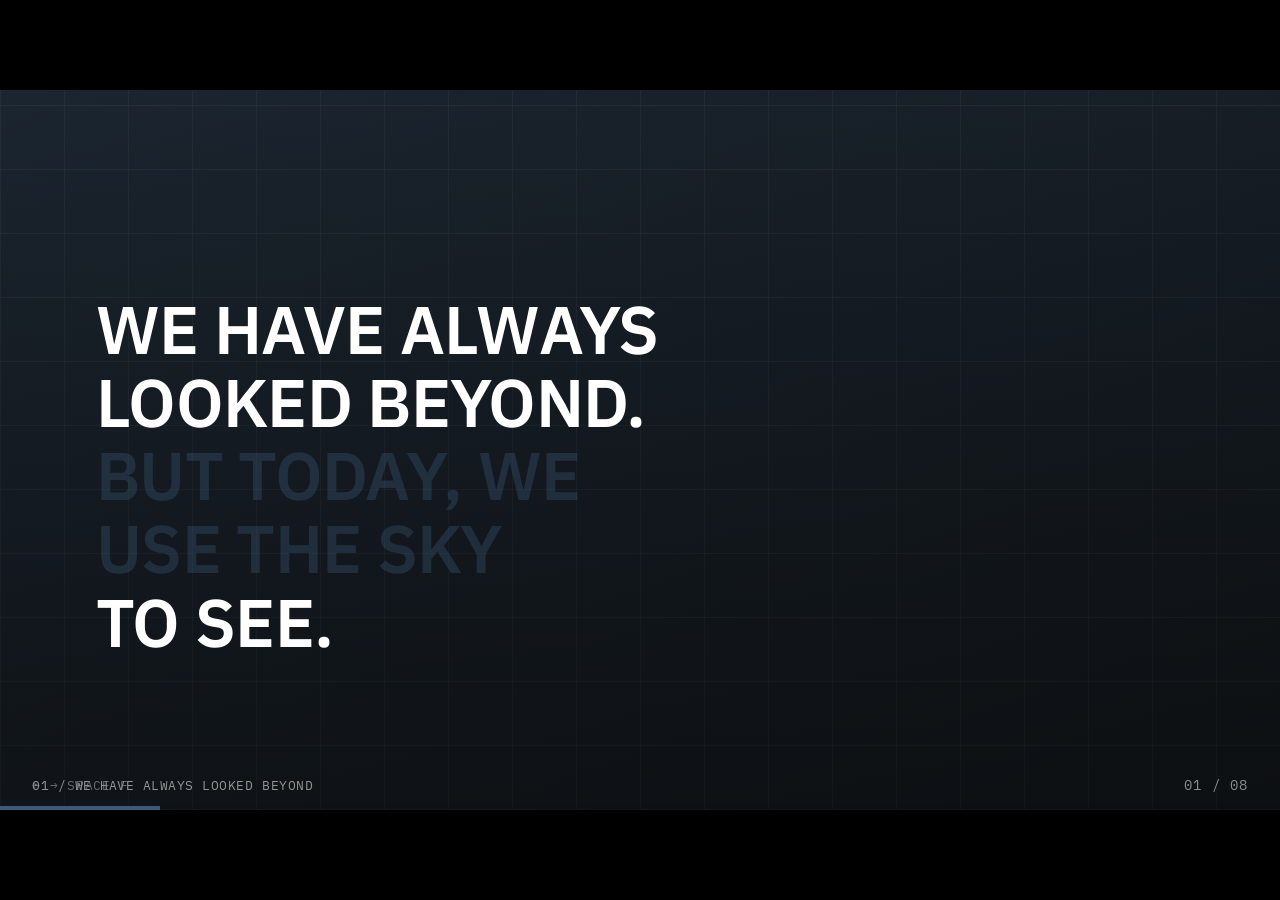
==== index.html @ 7bd65e86 "Rename index to index.html" ====
<!DOCTYPE html>
<html lang="en">
<head>
<meta charset="UTF-8">
<meta name="viewport" content="width=device-width, initial-scale=1.0">
<title>From Stability to Intelligence</title>
<link rel="stylesheet" href="style.css">
</head>
<body>

<div class="stage">
  <div class="deck" id="deck">

    <!-- ================= SLIDE 1 ================= -->
    <section class="slide is-active" id="slide-1" data-dark="true">
      <div class="photo-layer">
        <img src="https://images.unsplash.com/photo-1518098268026-4e89f1a2cd8e?auto=format&fit=crop&w=2400&q=80"
             alt="Aerial view over mountains and valley at golden hour"
             onerror="this.classList.add('load-failed')">
        <div class="fallback-pattern"></div>
      </div>
      <div class="photo-scrim"></div>
      <div class="photo-caption">01 / WE HAVE ALWAYS LOOKED BEYOND</div>
      <div class="slide-inner">
        <h1 class="headline">
          <span class="phrase phrase-1">WE HAVE ALWAYS<br>LOOKED BEYOND.</span>
          <span class="phrase phrase-2">BUT TODAY, WE USE THE SKY<br><b>TO SEE.</b></span>
        </h1>
      </div>
    </section>

    <!-- ================= SLIDE 2 ================= -->
    <section class="slide" id="slide-2">
      <div class="slide-inner">
        <div class="col-text">
          <p class="eyebrow">02</p>
          <h1 class="title-xl">THE INVISIBLE<br>PILOT</h1>
          <div class="support-words">
            <span>POSITION</span><span>·</span><span>ORIENTATION</span><span>·</span><span>ACCELERATION</span>
          </div>
        </div>
        <div class="col-diagram">
          <div class="photo-frame">
            <img src="https://images.unsplash.com/photo-1594538883485-224882654f65?auto=format&fit=crop&w=1600&q=80"
                 alt="Modern quadcopter drone in flight against the sky"
                 onerror="this.classList.add('load-failed')">
            <div class="fallback-pattern"></div>
          </div>
          <div class="fc-diagram">
            <svg viewBox="0 0 480 300" xmlns="http://www.w3.org/2000/svg">
              <line class="fc-line fc-line-1" x1="90" y1="60" x2="230" y2="150" stroke="#B7BCC2" stroke-width="1.5"/>
              <line class="fc-line fc-line-2" x1="90" y1="150" x2="230" y2="150" stroke="#B7BCC2" stroke-width="1.5"/>
              <line class="fc-line fc-line-3" x1="270" y1="150" x2="400" y2="150" stroke="#3C5A78" stroke-width="1.5"/>

              <g class="fc-node fc-node-imu">
                <rect x="10" y="34" width="90" height="46" rx="2" fill="#FFFFFF" stroke="#DEDBD3"/>
                <text x="55" y="62" text-anchor="middle" font-family="IBM Plex Mono" font-size="14" fill="#191B1D">IMU</text>
              </g>
              <g class="fc-node fc-node-gps">
                <rect x="10" y="124" width="90" height="46" rx="2" fill="#FFFFFF" stroke="#DEDBD3"/>
                <text x="55" y="152" text-anchor="middle" font-family="IBM Plex Mono" font-size="14" fill="#191B1D">GPS</text>
              </g>
              <g class="fc-node fc-node-core">
                <circle cx="250" cy="150" r="42" fill="#3C5A78"/>
                <circle class="fc-pulse" cx="250" cy="150" r="42" fill="none" stroke="#3C5A78" stroke-width="2"/>
                <text x="250" y="146" text-anchor="middle" font-family="IBM Plex Mono" font-size="11.5" fill="#FFFFFF">FLIGHT</text>
                <text x="250" y="160" text-anchor="middle" font-family="IBM Plex Mono" font-size="11.5" fill="#FFFFFF">CONTROLLER</text>
              </g>
              <g class="fc-node fc-node-motors">
                <rect x="400" y="124" width="70" height="52" rx="2" fill="#FFFFFF" stroke="#DEDBD3"/>
                <text x="435" y="154" text-anchor="middle" font-family="IBM Plex Mono" font-size="13" fill="#191B1D">MOTORS</text>
              </g>
            </svg>
          </div>
        </div>
      </div>
    </section>

    <!-- ================= SLIDE 3 ================= -->
    <section class="slide" id="slide-3" data-dark="true">
      <div class="photo-layer">
        <img src="https://images.unsplash.com/photo-1596779845727-d88eb78a1b08?auto=format&fit=crop&w=2400&q=80"
             alt="Aerial view of green trees and a winding river"
             onerror="this.classList.add('load-failed')">
        <div class="fallback-pattern"></div>
      </div>
      <div class="photo-scrim"></div>
      <div class="photo-caption">03 / A CAMERA ONLY SEES</div>
      <div class="slide-inner">
        <div class="stack">
          <div class="q-row q-1">WHERE?</div>
          <div class="q-row q-2">WHEN?</div>
          <div class="q-row q-3">HOW WAS THE AIRCRAFT MOVING?</div>
          <div class="context-word">CONTEXT</div>
          <div class="context-support">CAMERA&nbsp;&nbsp;+&nbsp;&nbsp;AIRCRAFT STATE</div>
        </div>
      </div>
    </section>

    <!-- ================= SLIDE 4 ================= -->
    <section class="slide" id="slide-4" data-dark="true">
      <div class="photo-layer">
        <img src="https://images.unsplash.com/photo-1651149164822-210246e81f99?auto=format&fit=crop&w=2400&q=80"
             alt="Large aerial landscape spanning a wide survey area"
             onerror="this.classList.add('load-failed')">
        <div class="fallback-pattern"></div>
      </div>
      <div class="photo-scrim"></div>
      <svg class="flightpath-svg" viewBox="0 0 1600 900" preserveAspectRatio="none">
        <path d="M 60,780 L 60,140 L 260,140 L 260,780 L 460,780 L 460,140 L 660,140 L 660,780 L 860,780 L 860,140 L 1060,140 L 1060,780 L 1260,780 L 1260,140 L 1460,140"/>
        <circle cx="1460" cy="140" r="6"/>
      </svg>
      <div class="photo-caption">04 / LARGE-SCALE AERIAL DATA COLLECTION</div>
      <div class="slide-inner">
        <div class="number-block">
          <div class="chain">
            <span>DRONE</span><span class="arrow">→</span><span>IMAGES</span><span class="arrow">→</span><span>ALIGNMENT</span><span class="arrow">→</span><span>MAP</span>
          </div>
          <div class="big-number">32+<span class="unit">KM²</span></div>
          <div class="case-caption">ONE FLIGHT DATASET. THOUSANDS OF OBSERVATIONS.</div>
        </div>
      </div>
    </section>

    <!-- ================= SLIDE 5 ================= -->
    <section class="slide" id="slide-5">
      <div class="slide-inner">
        <div class="motion-wrap">
          <div class="telemetry-row">
            <span>POSITION</span><span>ORIENTATION</span><span>VELOCITY</span><span>TIME</span>
          </div>
          <div class="track">
            <div class="track-line"></div>
            <div class="data-trail"></div>
            <svg class="aircraft-mark" viewBox="0 0 24 24" fill="none">
              <path d="M2 14 L22 12 L2 10 L6 12 Z" fill="#3C5A78"/>
            </svg>
          </div>
          <p class="statement">
            <span class="w1">MOTION</span> <span class="w2">BECOMES</span> <span class="w3">DATA</span>
          </p>
          <p class="physics">p&nbsp;=&nbsp;mv</p>
        </div>
      </div>
    </section>

    <!-- ================= SLIDE 6 ================= -->
    <section class="slide" id="slide-6" data-dark="true">
      <div class="photo-layer">
        <img src="https://images.unsplash.com/photo-1714596282575-82d224db8c70?auto=format&fit=crop&w=2400&q=80"
             alt="Control room with multiple monitors used for remote operations"
             onerror="this.classList.add('load-failed')">
        <div class="fallback-pattern"></div>
      </div>
      <div class="photo-scrim"></div>
      <div class="photo-caption">05 / REMOTE OPERATIONS</div>
      <div class="slide-inner">
        <div class="number-block">
          <div class="big-number">400+<span class="unit">KM</span></div>
          <div class="case-caption">REMOTE OPERATIONS</div>
          <div class="link-row">
            <span class="node node-a">OPERATOR</span>
            <span class="link-line"><span class="pulse-dot"></span></span>
            <span class="node node-b">DRONE</span>
          </div>
        </div>
      </div>
    </section>

    <!-- ================= SLIDE 7 ================= -->
    <section class="slide" id="slide-7">
      <div class="slide-inner">
        <div class="col-progress">
          <p class="eyebrow">06</p>
          <div class="progress-chain">
            <div class="progress-row"><span class="word">PILOT</span><span class="sub">STABILIZE</span></div>
            <div class="progress-rule"></div>
            <div class="progress-row"><span class="word">FLIGHT CONTROLLER</span><span class="sub">NAVIGATE</span></div>
            <div class="progress-rule"></div>
            <div class="progress-row"><span class="word">AUTONOMY</span><span class="sub">EXECUTE</span></div>
            <div class="progress-rule"></div>
            <div class="progress-row"><span class="word accent">AI</span><span class="sub">UNDERSTAND</span></div>
          </div>
        </div>
        <div class="col-photo">
          <img src="https://images.unsplash.com/photo-1499708544652-0e4c43899071?auto=format&fit=crop&w=1600&q=80"
               alt="Professional drone in flight during golden hour"
               onerror="this.classList.add('load-failed')">
          <div class="fallback-pattern"></div>
        </div>
      </div>
    </section>

    <!-- ================= SLIDE 8 ================= -->
    <section class="slide" id="slide-8">
      <div class="slide-inner">
        <p class="final-line" data-step="1">A CENTURY AGO,<br>THE CHALLENGE WAS KEEPING<br>AN AIRCRAFT IN THE SKY.</p>
        <p class="final-line" data-step="2">TODAY,<br>THE CHALLENGE IS DECIDING<br>WHAT IT SHOULD DO WITH THE SKY.</p>
        <p class="final-line tool-line" data-step="3">FLIGHT IS NO LONGER THE MISSION.<br><span class="it">IT IS THE TOOL.</span></p>
      </div>
    </section>

    <div class="chrome">
      <div class="progress-track"><div class="progress-fill" id="progressFill"></div></div>
    </div>
    <div class="slide-index" id="slideIndex">01 / 08</div>
    <div class="hint">← →  SPACE  F</div>
  </div>
</div>

<!-- ============================================================
     SPEAKER NOTES — presenter only, never rendered on slides.
     Full ~5 minute script, matched to slide timing in the brief.
     ============================================================ -->
<script type="application/json" id="speakerNotes">
{
  "1": "0:00–0:40 — Since the beginning of human history, we have looked beyond what we could reach. We climbed mountains to see farther. We built ships to cross oceans. We built aircraft to reach the sky. But today, we don't just use the sky to travel. We use it to see.",
  "2": "0:40–1:10 — Inside a modern drone is a computer that most people never see. It constantly reads the aircraft's position, orientation, and acceleration, and turns that into stable, controlled flight. This is the flight controller — it sits between what the aircraft senses and what the aircraft does.",
  "3": "1:10–1:45 — A camera only sees. It doesn't know where it was, when it captured something, or how the aircraft was moving. The flight controller supplies that missing half — position, orientation, time, motion — and turns a picture into something we can actually use: context.",
  "4": "1:45–2:25 — In one of my recent UAS projects, we collected aerial data across more than 32 square kilometers in a single flight dataset. The flight controller's position, orientation, and timing information helped provide context for every image used in the mapping workflow — one flight, thousands of observations.",
  "5": "2:25–3:05 — An aircraft isn't just a camera flying through the sky. It has velocity. It accelerates. It rotates. It has momentum. And all of that can be recorded alongside the sensor data. The movement of the aircraft becomes information.",
  "6": "3:05–3:50 — In one of our operations, we were able to operate a UAS system from more than 400 kilometers away. The aircraft has to maintain its own stability, navigation, and flight state while the operator focuses on the mission.",
  "7": "3:50–4:30 — We once needed flight controllers simply to help a human pilot fly. Then they began helping aircraft navigate. Then they began executing missions. And now they provide the foundation for autonomous systems. The flight controller understands the aircraft. The sensors understand the environment. And AI can begin to understand the data.",
  "8": "4:30–5:00 — A century ago, the challenge was keeping an aircraft in the sky. Today, the challenge is deciding what it should do with the sky. Flight is no longer the mission. It is the tool."
}
</script>

<script src="script.js"></script>
</body>
</html>
---- style.css ----
/* ============================================================
   FROM STABILITY TO INTELLIGENCE — stylesheet
   Zen, white, aerospace-engineering visual identity.
   ============================================================ */

@import url('https://fonts.googleapis.com/css2?family=IBM+Plex+Sans:wght@300;400;500;600;700&family=IBM+Plex+Mono:wght@400;500&display=swap');

:root{
  --bg:            #FAFAF8;
  --bg-warm:       #F3F1EC;
  --paper:         #FFFFFF;
  --ink:           #191B1D;
  --ink-soft:      #4B4F54;
  --muted:         #8A8D91;
  --line:          #DEDBD3;
  --accent:        #3C5A78;     /* muted aerospace blue */
  --accent-soft:   rgba(60, 90, 120, 0.10);
  --accent-line:   rgba(60, 90, 120, 0.35);

  --font-display:  'IBM Plex Sans', -apple-system, sans-serif;
  --font-mono:     'IBM Plex Mono', ui-monospace, monospace;

  --space-1: 8px;
  --space-2: 16px;
  --space-3: 32px;
  --space-4: 56px;
  --space-5: 96px;

  --ease-zen: cubic-bezier(0.22, 0.61, 0.16, 1);
}

*{ box-sizing: border-box; }
html, body{
  margin: 0;
  padding: 0;
  width: 100%;
  height: 100%;
  background: var(--ink);
  overflow: hidden;
  -webkit-font-smoothing: antialiased;
}
body{
  font-family: var(--font-display);
  color: var(--ink);
}
@media (prefers-reduced-motion: reduce){
  *{ animation-duration: 0.01ms !important; transition-duration: 0.01ms !important; }
}

/* ---------------------------------------------------------------
   DECK — 16:9 stage, letterboxed on any viewport
   --------------------------------------------------------------- */
.stage{
  position: fixed;
  inset: 0;
  display: flex;
  align-items: center;
  justify-content: center;
  background: #000;
}
.deck{
  position: relative;
  width: min(100vw, 177.78vh);
  height: min(100vh, 56.25vw);
  background: var(--bg);
  overflow: hidden;
  box-shadow: 0 0 80px rgba(0,0,0,0.4);
}

.slide{
  position: absolute;
  inset: 0;
  display: flex;
  flex-direction: column;
  opacity: 0;
  visibility: hidden;
  pointer-events: none;
  transition: opacity 900ms var(--ease-zen);
  background: var(--bg);
}
.slide.is-active{
  opacity: 1;
  visibility: visible;
  pointer-events: auto;
  z-index: 2;
}
.slide.is-prev{ z-index: 1; }

/* Shared slide chrome */
.slide-inner{
  position: relative;
  flex: 1;
  display: flex;
  flex-direction: column;
  padding: var(--space-4) var(--space-5);
}
.slide[data-dark="true"]{ background: #14181C; color: #F5F4F0; }
.slide[data-dark="true"] .muted{ color: #A9AEB4; }

/* ---------------------------------------------------------------
   TYPE SCALE
   --------------------------------------------------------------- */
.eyebrow{
  font-family: var(--font-mono);
  font-size: 15px;
  letter-spacing: 0.14em;
  color: var(--accent);
  margin: 0 0 var(--space-2) 0;
}
.title-xl{
  font-weight: 600;
  font-size: clamp(48px, 5.4vw, 72px);
  line-height: 1.06;
  letter-spacing: -0.01em;
  margin: 0;
  color: inherit;
}
.title-statement{
  font-weight: 500;
  font-size: clamp(40px, 4.6vw, 62px);
  line-height: 1.14;
  margin: 0;
}
.body-text{
  font-weight: 400;
  font-size: clamp(24px, 1.7vw, 30px);
  line-height: 1.5;
  color: var(--ink-soft);
  max-width: 34ch;
}
.support-words{
  font-family: var(--font-mono);
  font-size: clamp(20px, 1.3vw, 26px);
  letter-spacing: 0.06em;
  color: var(--muted);
}
.big-number{
  font-weight: 700;
  font-size: clamp(120px, 15vw, 190px);
  line-height: 0.9;
  letter-spacing: -0.02em;
  color: var(--ink);
}
.big-number .unit{
  font-size: 0.34em;
  font-weight: 500;
  letter-spacing: 0.02em;
  margin-left: 4px;
  color: var(--accent);
}
.muted{ color: var(--muted); }
.accent{ color: var(--accent); }

/* ---------------------------------------------------------------
   PROGRESS + CHROME
   --------------------------------------------------------------- */
.chrome{
  position: absolute;
  left: 0; right: 0; bottom: 0;
  height: 4px;
  background: transparent;
  z-index: 10;
}
.progress-track{
  position: absolute;
  inset: 0;
  background: rgba(0,0,0,0.06);
}
.progress-fill{
  height: 100%;
  width: 12.5%;
  background: var(--accent);
  transition: width 700ms var(--ease-zen);
}
.slide-index{
  position: absolute;
  right: var(--space-3);
  bottom: var(--space-2);
  font-family: var(--font-mono);
  font-size: 14px;
  letter-spacing: 0.08em;
  color: var(--muted);
  z-index: 10;
}
.slide[data-dark="true"] ~ .chrome .slide-index,
.deck[data-dark-active="true"] .slide-index{ color: rgba(255,255,255,0.5); }

.hint{
  position: absolute;
  left: var(--space-3);
  bottom: var(--space-2);
  font-family: var(--font-mono);
  font-size: 13px;
  letter-spacing: 0.06em;
  color: var(--muted);
  opacity: 0.7;
  z-index: 10;
}

/* ---------------------------------------------------------------
   IMAGE TREATMENT
   --------------------------------------------------------------- */
.photo-layer{
  position: absolute;
  inset: 0;
  overflow: hidden;
}
.photo-layer img{
  position: absolute;
  inset: 0;
  width: 100%;
  height: 100%;
  object-fit: cover;
  transform: scale(1.06);
  transition: transform 7s var(--ease-zen);
  filter: saturate(0.96) contrast(1.02);
}
.slide.is-active .photo-layer img{ transform: scale(1.0); }
.photo-scrim{
  position: absolute;
  inset: 0;
  background: linear-gradient(180deg, rgba(10,12,14,0.15) 0%, rgba(10,12,14,0.55) 100%);
}
.photo-scrim.scrim-light{
  background: linear-gradient(180deg, rgba(250,250,248,0.05) 0%, rgba(250,250,248,0.92) 88%);
}
.photo-caption{
  position: absolute;
  left: var(--space-3);
  bottom: var(--space-2);
  font-family: var(--font-mono);
  font-size: 13px;
  color: rgba(255,255,255,0.55);
  letter-spacing: 0.04em;
  z-index: 3;
}

/* ============================================================
   SLIDE 1 — WE HAVE ALWAYS LOOKED BEYOND
   ============================================================ */
#slide-1{ color: #fff; }
#slide-1 .slide-inner{ justify-content: flex-end; padding-bottom: var(--space-5); }
#slide-1 .headline{
  position: relative;
  z-index: 3;
  font-weight: 600;
  font-size: clamp(44px, 5.2vw, 70px);
  line-height: 1.1;
  letter-spacing: -0.01em;
  max-width: 15ch;
}
#slide-1 .headline .phrase{
  display: block;
  opacity: 0;
  transform: translateY(18px);
  transition: opacity 1400ms var(--ease-zen), transform 1400ms var(--ease-zen);
}
#slide-1.is-active .headline .phrase-1{ opacity: 1; transform: none; transition-delay: 400ms; }
#slide-1.is-active .headline .phrase-2{ opacity: 1; transform: none; transition-delay: 2600ms; }
#slide-1 .phrase-2{ color: var(--accent-line, #9fb6cc); }
#slide-1 .phrase-2 b{ color: #fff; font-weight: 600; }

/* ============================================================
   SLIDE 2 — THE INVISIBLE PILOT
   ============================================================ */
#slide-2 .slide-inner{ flex-direction: row; align-items: center; gap: var(--space-5); }
#slide-2 .col-text{ flex: 0 0 40%; z-index: 3; }
#slide-2 .col-diagram{ flex: 1; position: relative; height: 100%; display:flex; align-items:center; justify-content:center; }
#slide-2 .photo-frame{
  position: absolute;
  right: -56px; top: -56px; bottom: -56px;
  width: 62%;
  border-radius: 2px;
  overflow: hidden;
}
#slide-2 .photo-frame img{ width: 100%; height: 100%; object-fit: cover; filter: saturate(0.9); }
#slide-2 .photo-frame::after{
  content: '';
  position: absolute; inset: 0;
  background: linear-gradient(90deg, var(--bg) 0%, rgba(250,250,248,0) 22%);
}
#slide-2 .support-words{ margin-top: var(--space-3); display:flex; gap: var(--space-2); flex-wrap: wrap; }

.fc-diagram{ position: relative; width: 100%; max-width: 480px; }
.fc-diagram svg{ width: 100%; height: auto; overflow: visible; }
.fc-node{
  opacity: 0;
  transform: translateY(10px);
  transition: opacity 700ms var(--ease-zen), transform 700ms var(--ease-zen);
}
.fc-line{
  stroke-dasharray: 200;
  stroke-dashoffset: 200;
  transition: stroke-dashoffset 900ms var(--ease-zen);
}
.fc-pulse{ opacity: 0; transition: opacity 500ms ease; }
#slide-2.is-active .fc-node-imu{ transition-delay: 300ms; opacity:1; transform:none; }
#slide-2.is-active .fc-node-gps{ transition-delay: 500ms; opacity:1; transform:none; }
#slide-2.is-active .fc-line-1{ transition-delay: 800ms; stroke-dashoffset:0; }
#slide-2.is-active .fc-line-2{ transition-delay: 900ms; stroke-dashoffset:0; }
#slide-2.is-active .fc-node-core{ transition-delay: 1300ms; opacity:1; transform:none; }
#slide-2.is-active .fc-line-3{ transition-delay: 1700ms; stroke-dashoffset:0; }
#slide-2.is-active .fc-node-motors{ transition-delay: 2100ms; opacity:1; transform:none; }
#slide-2.is-active .fc-pulse{ transition-delay: 2400ms; opacity:1; }

/* ============================================================
   SLIDE 3 — A CAMERA ONLY SEES
   ============================================================ */
#slide-3{ color: #fff; }
#slide-3 .slide-inner{ align-items: center; justify-content: center; text-align: center; }
#slide-3 .stack{ position: relative; z-index: 3; display: flex; flex-direction: column; align-items: center; gap: var(--space-2); }
#slide-3 .q-row{
  font-family: var(--font-mono);
  font-size: clamp(20px, 1.6vw, 27px);
  letter-spacing: 0.04em;
  color: rgba(255,255,255,0.55);
  opacity: 0;
  transform: translateY(8px);
  transition: opacity 700ms var(--ease-zen), transform 700ms var(--ease-zen);
}
#slide-3.is-active .q-row.q-1{ transition-delay: 400ms; opacity:1; transform:none; }
#slide-3.is-active .q-row.q-2{ transition-delay: 900ms; opacity:1; transform:none; }
#slide-3.is-active .q-row.q-3{ transition-delay: 1400ms; opacity:1; transform:none; }
#slide-3 .context-word{
  font-weight: 700;
  font-size: clamp(80px, 9vw, 140px);
  letter-spacing: -0.01em;
  color: #fff;
  opacity: 0;
  transform: scale(0.92);
  transition: opacity 900ms var(--ease-zen), transform 900ms var(--ease-zen);
}
#slide-3.is-active .context-word{ transition-delay: 2000ms; opacity: 1; transform: scale(1); }
#slide-3 .context-support{
  font-family: var(--font-mono);
  font-size: 18px;
  letter-spacing: 0.1em;
  color: var(--accent-line, #9fb6cc);
  opacity: 0;
  transition: opacity 700ms ease;
}
#slide-3.is-active .context-support{ transition-delay: 2600ms; opacity: 1; }

/* ============================================================
   SLIDE 4 — 32+ KM²
   ============================================================ */
#slide-4{ color: #fff; }
#slide-4 .slide-inner{ justify-content: flex-end; }
#slide-4 .number-block{ position: relative; z-index: 3; }
#slide-4 .big-number{ color: #fff; opacity: 0; transform: translateY(20px); transition: opacity 1000ms var(--ease-zen), transform 1000ms var(--ease-zen); }
#slide-4.is-active .big-number{ transition-delay: 500ms; opacity: 1; transform: none; }
#slide-4 .big-number .unit{ color: var(--accent-line, #9fb6cc); }
#slide-4 .case-caption{
  font-family: var(--font-mono);
  font-size: clamp(20px, 1.3vw, 25px);
  letter-spacing: 0.04em;
  color: rgba(255,255,255,0.75);
  margin-top: var(--space-2);
  opacity: 0;
  transition: opacity 800ms ease;
}
#slide-4.is-active .case-caption{ transition-delay: 1600ms; opacity: 1; }
.flightpath-svg{ position: absolute; inset: 0; width: 100%; height: 100%; z-index: 2; }
.flightpath-svg path{
  fill: none;
  stroke: rgba(255,255,255,0.55);
  stroke-width: 2;
  stroke-dasharray: 2200;
  stroke-dashoffset: 2200;
  transition: stroke-dashoffset 3200ms var(--ease-zen);
}
#slide-4.is-active .flightpath-svg path{ transition-delay: 600ms; stroke-dashoffset: 0; }
.flightpath-svg circle{
  fill: var(--accent-line, #cfe0ee);
  opacity: 0;
  transition: opacity 400ms ease;
}
#slide-4.is-active .flightpath-svg circle{ transition-delay: 3600ms; opacity: 1; }
.chain{
  position: relative; z-index: 3;
  display: flex; align-items: center; gap: var(--space-1);
  font-family: var(--font-mono);
  font-size: 15px;
  letter-spacing: 0.1em;
  color: rgba(255,255,255,0.55);
  margin-bottom: var(--space-2);
  opacity: 0;
  transition: opacity 800ms ease;
}
#slide-4.is-active .chain{ transition-delay: 2200ms; opacity: 1; }
.chain span:not(.arrow){ padding: 4px 0; }
.chain .arrow{ opacity: 0.4; }

/* ============================================================
   SLIDE 5 — MOTION BECOMES DATA
   ============================================================ */
#slide-5 .slide-inner{ align-items: center; justify-content: center; }
#slide-5 .motion-wrap{ position: relative; width: 100%; max-width: 900px; text-align: center; }
#slide-5 .telemetry-row{
  display: flex; justify-content: center; gap: var(--space-4);
  font-family: var(--font-mono);
  font-size: clamp(16px, 1.1vw, 20px);
  letter-spacing: 0.08em;
  color: var(--muted);
  margin-bottom: var(--space-4);
}
#slide-5 .telemetry-row span{
  opacity: 0; transform: translateY(-8px);
  transition: opacity 600ms var(--ease-zen), transform 600ms var(--ease-zen);
}
#slide-5.is-active .telemetry-row span:nth-child(1){ transition-delay: 300ms; opacity:1; transform:none; }
#slide-5.is-active .telemetry-row span:nth-child(2){ transition-delay: 500ms; opacity:1; transform:none; }
#slide-5.is-active .telemetry-row span:nth-child(3){ transition-delay: 700ms; opacity:1; transform:none; }
#slide-5.is-active .telemetry-row span:nth-child(4){ transition-delay: 900ms; opacity:1; transform:none; }
#slide-5 .track{ position: relative; height: 90px; margin-bottom: var(--space-4); }
#slide-5 .track-line{
  position: absolute; left: 0; right: 0; top: 50%;
  height: 1px; background: var(--line);
}
#slide-5 .aircraft-mark{
  position: absolute; top: 50%; left: -6%;
  transform: translate(-50%, -50%);
  width: 34px; height: 34px;
  transition: left 3800ms var(--ease-zen);
}
#slide-5.is-active .aircraft-mark{ transition-delay: 1200ms; left: 100%; }
#slide-5 .data-trail{
  position: absolute; left: 0; top: 50%;
  height: 1px; width: 0;
  background: var(--accent);
  transform: translateY(-50%);
  transition: width 3800ms var(--ease-zen);
}
#slide-5.is-active .data-trail{ transition-delay: 1200ms; width: 100%; }
#slide-5 .statement{
  font-weight: 600;
  font-size: clamp(44px, 5vw, 68px);
  line-height: 1.1;
}
#slide-5 .statement span{
  display: inline-block;
  opacity: 0; transform: translateY(10px);
  transition: opacity 700ms var(--ease-zen), transform 700ms var(--ease-zen);
}
#slide-5.is-active .statement .w1{ transition-delay: 5200ms; opacity:1; transform:none; }
#slide-5.is-active .statement .w2{ transition-delay: 5450ms; opacity:1; transform:none; color: var(--accent); }
#slide-5.is-active .statement .w3{ transition-delay: 5700ms; opacity:1; transform:none; }
#slide-5 .physics{
  font-family: var(--font-mono);
  font-size: 16px;
  color: var(--muted);
  margin-top: var(--space-2);
  opacity: 0;
  transition: opacity 700ms ease;
}
#slide-5.is-active .physics{ transition-delay: 6100ms; opacity: 0.8; }

/* ============================================================
   SLIDE 6 — 400+ KM
   ============================================================ */
#slide-6{ color: #fff; }
#slide-6 .slide-inner{ justify-content: center; }
#slide-6 .number-block{ position: relative; z-index: 3; }
#slide-6 .big-number{ color: #fff; opacity: 0; transform: translateY(20px); transition: opacity 1000ms var(--ease-zen), transform 1000ms var(--ease-zen); }
#slide-6.is-active .big-number{ transition-delay: 400ms; opacity: 1; transform: none; }
#slide-6 .case-caption{
  font-family: var(--font-mono);
  letter-spacing: 0.14em;
  font-size: clamp(18px, 1.2vw, 24px);
  color: var(--accent-line, #9fb6cc);
  margin-top: 4px;
  opacity: 0;
  transition: opacity 800ms ease;
}
#slide-6.is-active .case-caption{ transition-delay: 1300ms; opacity: 1; }
.link-row{
  position: relative; z-index: 3;
  display: flex; align-items: center; gap: var(--space-2);
  margin-top: var(--space-4);
  font-family: var(--font-mono);
  font-size: 15px;
  letter-spacing: 0.08em;
  color: rgba(255,255,255,0.7);
}
.link-row .node{
  opacity: 0; transition: opacity 500ms ease;
}
#slide-6.is-active .link-row .node-a{ transition-delay: 1900ms; opacity: 1; }
#slide-6.is-active .link-row .node-b{ transition-delay: 3400ms; opacity: 1; }
.link-line{
  position: relative;
  flex: 1;
  height: 1px;
  background: rgba(255,255,255,0.25);
  overflow: hidden;
}
.link-line::before{
  content:'';
  position: absolute; inset: 0;
  width: 0%;
  background: var(--accent-line, #cfe0ee);
  transition: width 1400ms var(--ease-zen);
}
#slide-6.is-active .link-line::before{ transition-delay: 2100ms; width: 100%; }
.link-line .pulse-dot{
  position: absolute; top: 50%; left: -3px;
  width: 6px; height: 6px; border-radius: 50%;
  background: #fff; transform: translateY(-50%);
  opacity: 0;
  transition: left 1600ms var(--ease-zen), opacity 300ms ease;
}
#slide-6.is-active .link-line .pulse-dot{ transition-delay: 2200ms; left: 100%; opacity: 1; }

/* ============================================================
   SLIDE 7 — FROM PILOT TO SYSTEM
   ============================================================ */
#slide-7 .slide-inner{ flex-direction: row; align-items: center; gap: var(--space-5); }
#slide-7 .col-progress{ flex: 1.15; z-index: 3; }
#slide-7 .col-photo{ flex: 0 0 38%; position: relative; align-self: stretch; margin: calc(-1 * var(--space-4)) calc(-1 * var(--space-5)) calc(-1 * var(--space-4)) 0; overflow: hidden; }
#slide-7 .col-photo img{ width: 100%; height: 100%; object-fit: cover; filter: saturate(0.92); }
.progress-chain{ display: flex; flex-direction: column; gap: var(--space-2); }
.progress-row{
  display: flex; align-items: baseline; gap: var(--space-2);
  opacity: 0; transform: translateX(-14px);
  transition: opacity 650ms var(--ease-zen), transform 650ms var(--ease-zen);
}
#slide-7.is-active .progress-row:nth-child(1){ transition-delay: 300ms; opacity:1; transform:none; }
#slide-7.is-active .progress-row:nth-child(2){ transition-delay: 800ms; opacity:1; transform:none; }
#slide-7.is-active .progress-row:nth-child(3){ transition-delay: 1300ms; opacity:1; transform:none; }
#slide-7.is-active .progress-row:nth-child(4){ transition-delay: 1800ms; opacity:1; transform:none; }
.progress-row .word{ font-weight: 600; font-size: clamp(34px, 3.4vw, 50px); }
.progress-row .sub{ font-family: var(--font-mono); font-size: 15px; letter-spacing: 0.08em; color: var(--muted); }
.progress-rule{
  height: 2px; background: var(--line); margin: var(--space-2) 0;
  position: relative; overflow: hidden;
}
.progress-rule::before{
  content:''; position:absolute; inset:0; width:0%; background: var(--accent);
  transition: width 1800ms var(--ease-zen);
}
#slide-7.is-active .progress-rule::before{ transition-delay: 2300ms; width: 100%; }

/* ============================================================
   SLIDE 8 — FINAL
   ============================================================ */
#slide-8 .slide-inner{ align-items: center; justify-content: center; text-align: center; }
#slide-8 .final-line{
  font-weight: 500;
  font-size: clamp(34px, 3.6vw, 52px);
  line-height: 1.3;
  color: var(--ink-soft);
  opacity: 0;
  position: absolute;
  transition: opacity 1400ms var(--ease-zen);
}
#slide-8 .final-line.active{ opacity: 1; position: relative; }
#slide-8 .tool-line{
  font-weight: 700;
  font-size: clamp(48px, 5.6vw, 76px);
  color: var(--ink);
}
#slide-8 .tool-line .it{ color: var(--accent); }

/* ---------------------------------------------------------------
   FALLBACK PATTERN (used if a photo fails to load)
   --------------------------------------------------------------- */
.fallback-pattern{
  position: absolute; inset: 0;
  background:
    repeating-linear-gradient(0deg, rgba(255,255,255,0.05) 0, rgba(255,255,255,0.05) 1px, transparent 1px, transparent 64px),
    repeating-linear-gradient(90deg, rgba(255,255,255,0.05) 0, rgba(255,255,255,0.05) 1px, transparent 1px, transparent 64px),
    linear-gradient(160deg, #1E2A36 0%, #101418 100%);
  display: none;
}
img.load-failed{ display: none; }
img.load-failed ~ .fallback-pattern{ display: block; }
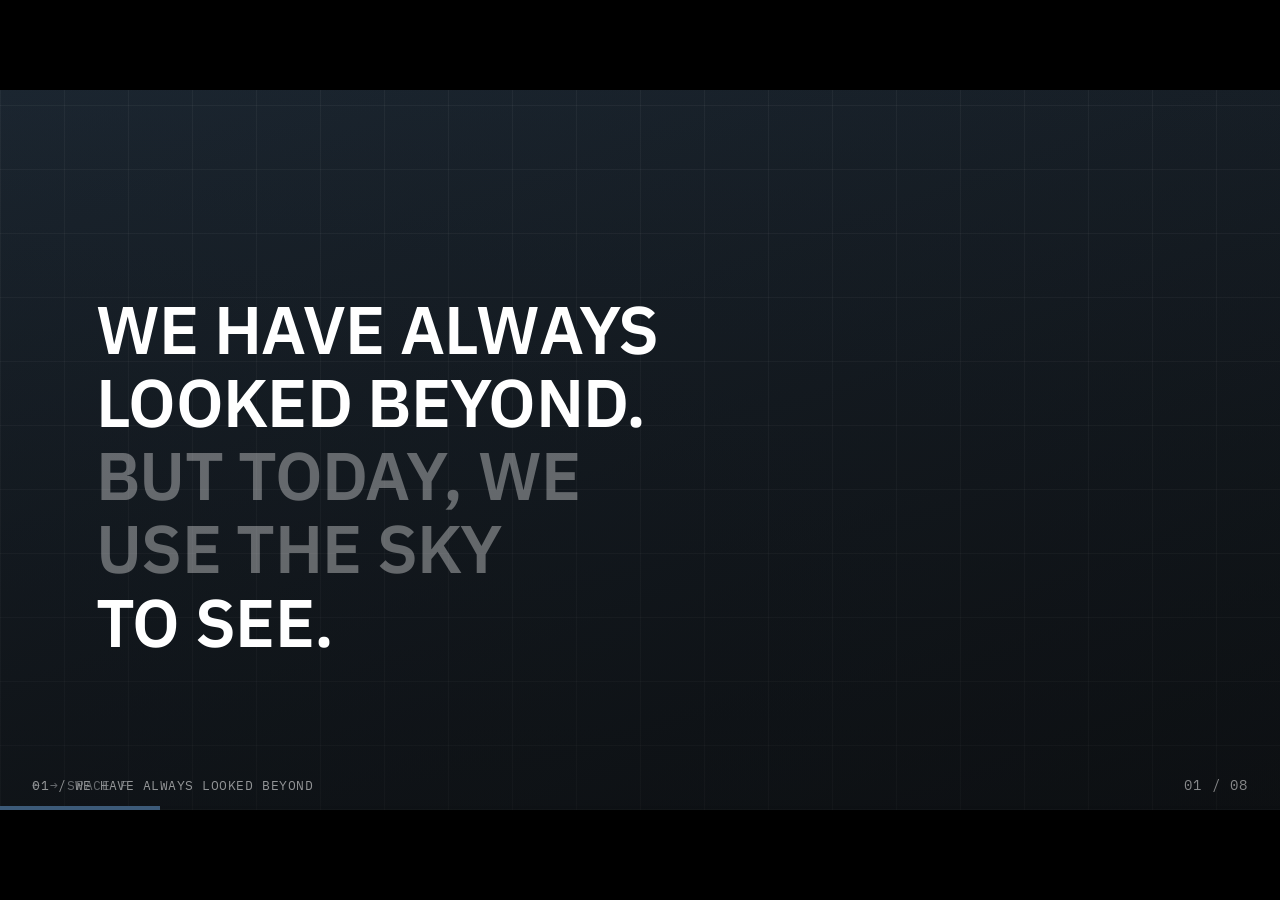
==== commit 131bcb73: "Update index.html" ====
--- a/index.html
+++ b/index.html
@@ -12,7 +12,7 @@
   <div class="deck" id="deck">
 
     <!-- ================= SLIDE 1 ================= -->
-    <section class="slide is-active" id="slide-1" data-dark="true">
+    <section class="slide" id="slide-1" data-dark="true">
       <div class="photo-layer">
         <img src="https://images.unsplash.com/photo-1518098268026-4e89f1a2cd8e?auto=format&fit=crop&w=2400&q=80"
              alt="Aerial view over mountains and valley at golden hour"
--- a/style.css
+++ b/style.css
@@ -15,7 +15,8 @@
   --line:          #DEDBD3;
   --accent:        #3C5A78;     /* muted aerospace blue */
   --accent-soft:   rgba(60, 90, 120, 0.10);
-  --accent-line:   rgba(60, 90, 120, 0.35);
+  --accent-line:   rgba(255, 255, 255, 0.35);  /* decorative lines/fills on photos */
+  --accent-text:   #CFE0EE;     /* solid, legible accent text on dark/photo slides */
 
   --font-display:  'IBM Plex Sans', -apple-system, sans-serif;
   --font-mono:     'IBM Plex Mono', ui-monospace, monospace;
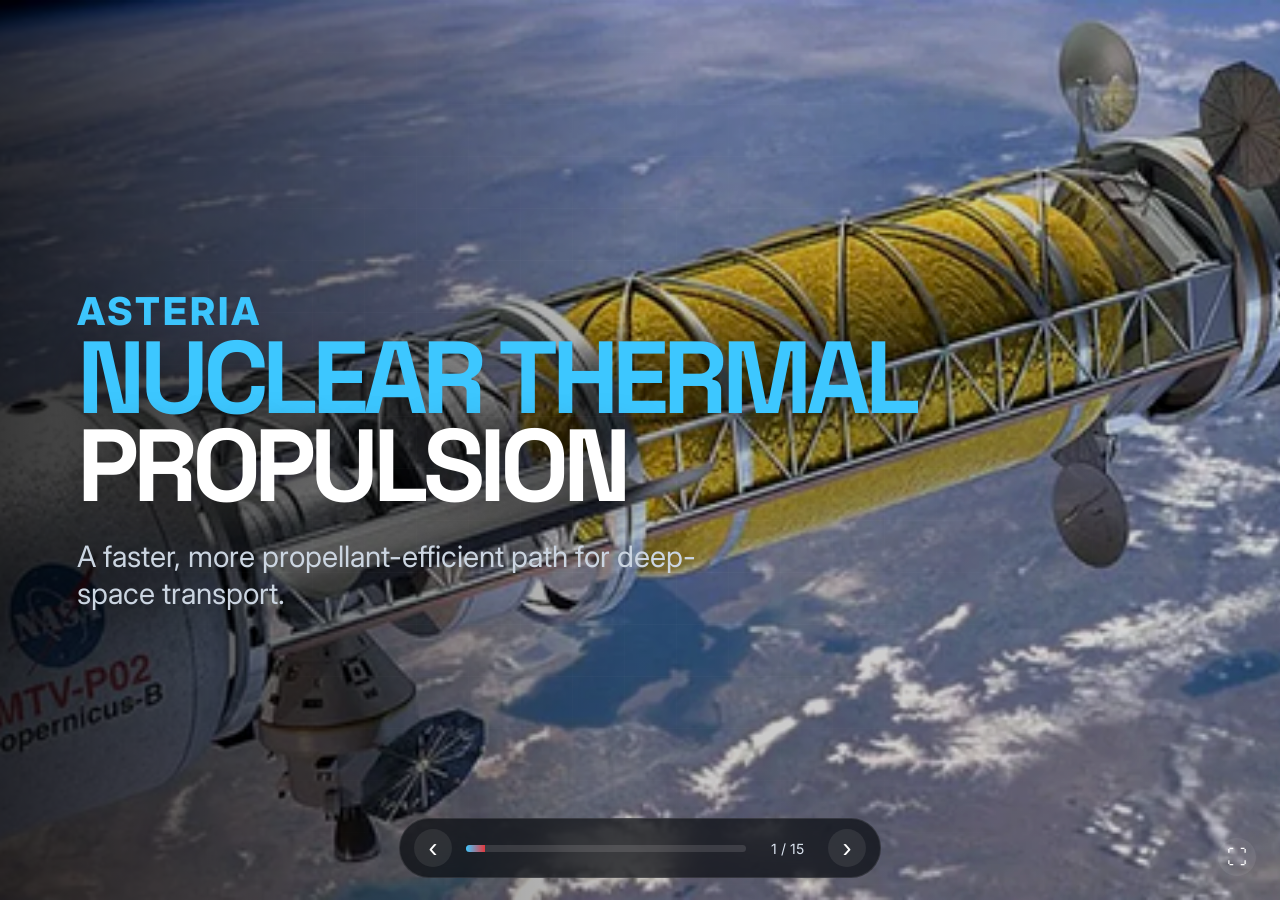
==== commit 3c7dd2f2: "Add files via upload" ====
--- a/index.html
+++ b/index.html
@@ -1,230 +1,203 @@
-<!DOCTYPE html>
+<!doctype html>
 <html lang="en">
 <head>
-<meta charset="UTF-8">
-<meta name="viewport" content="width=device-width, initial-scale=1.0">
-<title>From Stability to Intelligence</title>
-<link rel="stylesheet" href="style.css">
+  <meta charset="utf-8" />
+  <meta name="viewport" content="width=device-width, initial-scale=1" />
+  <title>Asteria - Nuclear Thermal Propulsion</title>
+  <link rel="preconnect" href="https://fonts.googleapis.com">
+  <link rel="preconnect" href="https://fonts.gstatic.com" crossorigin>
+  <link href="https://fonts.googleapis.com/css2?family=Inter:wght@400;500;700;800;900&family=Space+Grotesk:wght@500;700&display=swap" rel="stylesheet">
+  <link rel="stylesheet" href="styles.css" />
 </head>
 <body>
-
-<div class="stage">
-  <div class="deck" id="deck">
-
-    <!-- ================= SLIDE 1 ================= -->
-    <section class="slide" id="slide-1" data-dark="true">
-      <div class="photo-layer">
-        <img src="https://images.unsplash.com/photo-1518098268026-4e89f1a2cd8e?auto=format&fit=crop&w=2400&q=80"
-             alt="Aerial view over mountains and valley at golden hour"
-             onerror="this.classList.add('load-failed')">
-        <div class="fallback-pattern"></div>
-      </div>
-      <div class="photo-scrim"></div>
-      <div class="photo-caption">01 / WE HAVE ALWAYS LOOKED BEYOND</div>
-      <div class="slide-inner">
-        <h1 class="headline">
-          <span class="phrase phrase-1">WE HAVE ALWAYS<br>LOOKED BEYOND.</span>
-          <span class="phrase phrase-2">BUT TODAY, WE USE THE SKY<br><b>TO SEE.</b></span>
-        </h1>
-      </div>
-    </section>
-
-    <!-- ================= SLIDE 2 ================= -->
-    <section class="slide" id="slide-2">
-      <div class="slide-inner">
-        <div class="col-text">
-          <p class="eyebrow">02</p>
-          <h1 class="title-xl">THE INVISIBLE<br>PILOT</h1>
-          <div class="support-words">
-            <span>POSITION</span><span>·</span><span>ORIENTATION</span><span>·</span><span>ACCELERATION</span>
+  <main id="deck" aria-live="polite">
+    <section class="slide hero" data-title="Asteria">
+      <img class="bg" src="assets/p02_00.png" alt="Nuclear thermal propulsion spacecraft above Earth" />
+      <div class="shade"></div>
+      <div class="content top-left">
+        <p class="kicker">Asteria</p>
+        <h1>Nuclear Thermal<br>Propulsion</h1>
+        <p class="sub">A faster, more propellant-efficient path for deep-space transport.</p>
+      </div>
+    </section>
+
+    <section class="slide comparison" data-title="2x Conventional = NTP">
+      <div class="content">
+        <h2><span>2x Conventional</span><br>Propulsion</h2>
+        <div class="equation-grid">
+          <div class="rocket-pair">
+            <img src="assets/p03_01.png" alt="Conventional rocket launching" />
+            <img src="assets/p03_01.png" alt="Conventional rocket launching" />
           </div>
-        </div>
-        <div class="col-diagram">
-          <div class="photo-frame">
-            <img src="https://images.unsplash.com/photo-1594538883485-224882654f65?auto=format&fit=crop&w=1600&q=80"
-                 alt="Modern quadcopter drone in flight against the sky"
-                 onerror="this.classList.add('load-failed')">
-            <div class="fallback-pattern"></div>
+          <div class="equals">=</div>
+          <div class="ntp-card">
+            <p>NTP</p>
+            <img src="assets/p03_00.png" alt="Nuclear thermal propulsion spacecraft" />
           </div>
-          <div class="fc-diagram">
-            <svg viewBox="0 0 480 300" xmlns="http://www.w3.org/2000/svg">
-              <line class="fc-line fc-line-1" x1="90" y1="60" x2="230" y2="150" stroke="#B7BCC2" stroke-width="1.5"/>
-              <line class="fc-line fc-line-2" x1="90" y1="150" x2="230" y2="150" stroke="#B7BCC2" stroke-width="1.5"/>
-              <line class="fc-line fc-line-3" x1="270" y1="150" x2="400" y2="150" stroke="#3C5A78" stroke-width="1.5"/>
-
-              <g class="fc-node fc-node-imu">
-                <rect x="10" y="34" width="90" height="46" rx="2" fill="#FFFFFF" stroke="#DEDBD3"/>
-                <text x="55" y="62" text-anchor="middle" font-family="IBM Plex Mono" font-size="14" fill="#191B1D">IMU</text>
-              </g>
-              <g class="fc-node fc-node-gps">
-                <rect x="10" y="124" width="90" height="46" rx="2" fill="#FFFFFF" stroke="#DEDBD3"/>
-                <text x="55" y="152" text-anchor="middle" font-family="IBM Plex Mono" font-size="14" fill="#191B1D">GPS</text>
-              </g>
-              <g class="fc-node fc-node-core">
-                <circle cx="250" cy="150" r="42" fill="#3C5A78"/>
-                <circle class="fc-pulse" cx="250" cy="150" r="42" fill="none" stroke="#3C5A78" stroke-width="2"/>
-                <text x="250" y="146" text-anchor="middle" font-family="IBM Plex Mono" font-size="11.5" fill="#FFFFFF">FLIGHT</text>
-                <text x="250" y="160" text-anchor="middle" font-family="IBM Plex Mono" font-size="11.5" fill="#FFFFFF">CONTROLLER</text>
-              </g>
-              <g class="fc-node fc-node-motors">
-                <rect x="400" y="124" width="70" height="52" rx="2" fill="#FFFFFF" stroke="#DEDBD3"/>
-                <text x="435" y="154" text-anchor="middle" font-family="IBM Plex Mono" font-size="13" fill="#191B1D">MOTORS</text>
-              </g>
-            </svg>
-          </div>
-        </div>
-      </div>
-    </section>
-
-    <!-- ================= SLIDE 3 ================= -->
-    <section class="slide" id="slide-3" data-dark="true">
-      <div class="photo-layer">
-        <img src="https://images.unsplash.com/photo-1596779845727-d88eb78a1b08?auto=format&fit=crop&w=2400&q=80"
-             alt="Aerial view of green trees and a winding river"
-             onerror="this.classList.add('load-failed')">
-        <div class="fallback-pattern"></div>
-      </div>
-      <div class="photo-scrim"></div>
-      <div class="photo-caption">03 / A CAMERA ONLY SEES</div>
-      <div class="slide-inner">
-        <div class="stack">
-          <div class="q-row q-1">WHERE?</div>
-          <div class="q-row q-2">WHEN?</div>
-          <div class="q-row q-3">HOW WAS THE AIRCRAFT MOVING?</div>
-          <div class="context-word">CONTEXT</div>
-          <div class="context-support">CAMERA&nbsp;&nbsp;+&nbsp;&nbsp;AIRCRAFT STATE</div>
-        </div>
-      </div>
-    </section>
-
-    <!-- ================= SLIDE 4 ================= -->
-    <section class="slide" id="slide-4" data-dark="true">
-      <div class="photo-layer">
-        <img src="https://images.unsplash.com/photo-1651149164822-210246e81f99?auto=format&fit=crop&w=2400&q=80"
-             alt="Large aerial landscape spanning a wide survey area"
-             onerror="this.classList.add('load-failed')">
-        <div class="fallback-pattern"></div>
-      </div>
-      <div class="photo-scrim"></div>
-      <svg class="flightpath-svg" viewBox="0 0 1600 900" preserveAspectRatio="none">
-        <path d="M 60,780 L 60,140 L 260,140 L 260,780 L 460,780 L 460,140 L 660,140 L 660,780 L 860,780 L 860,140 L 1060,140 L 1060,780 L 1260,780 L 1260,140 L 1460,140"/>
-        <circle cx="1460" cy="140" r="6"/>
-      </svg>
-      <div class="photo-caption">04 / LARGE-SCALE AERIAL DATA COLLECTION</div>
-      <div class="slide-inner">
-        <div class="number-block">
-          <div class="chain">
-            <span>DRONE</span><span class="arrow">→</span><span>IMAGES</span><span class="arrow">→</span><span>ALIGNMENT</span><span class="arrow">→</span><span>MAP</span>
-          </div>
-          <div class="big-number">32+<span class="unit">KM²</span></div>
-          <div class="case-caption">ONE FLIGHT DATASET. THOUSANDS OF OBSERVATIONS.</div>
-        </div>
-      </div>
-    </section>
-
-    <!-- ================= SLIDE 5 ================= -->
-    <section class="slide" id="slide-5">
-      <div class="slide-inner">
-        <div class="motion-wrap">
-          <div class="telemetry-row">
-            <span>POSITION</span><span>ORIENTATION</span><span>VELOCITY</span><span>TIME</span>
-          </div>
-          <div class="track">
-            <div class="track-line"></div>
-            <div class="data-trail"></div>
-            <svg class="aircraft-mark" viewBox="0 0 24 24" fill="none">
-              <path d="M2 14 L22 12 L2 10 L6 12 Z" fill="#3C5A78"/>
-            </svg>
-          </div>
-          <p class="statement">
-            <span class="w1">MOTION</span> <span class="w2">BECOMES</span> <span class="w3">DATA</span>
-          </p>
-          <p class="physics">p&nbsp;=&nbsp;mv</p>
-        </div>
-      </div>
-    </section>
-
-    <!-- ================= SLIDE 6 ================= -->
-    <section class="slide" id="slide-6" data-dark="true">
-      <div class="photo-layer">
-        <img src="https://images.unsplash.com/photo-1714596282575-82d224db8c70?auto=format&fit=crop&w=2400&q=80"
-             alt="Control room with multiple monitors used for remote operations"
-             onerror="this.classList.add('load-failed')">
-        <div class="fallback-pattern"></div>
-      </div>
-      <div class="photo-scrim"></div>
-      <div class="photo-caption">05 / REMOTE OPERATIONS</div>
-      <div class="slide-inner">
-        <div class="number-block">
-          <div class="big-number">400+<span class="unit">KM</span></div>
-          <div class="case-caption">REMOTE OPERATIONS</div>
-          <div class="link-row">
-            <span class="node node-a">OPERATOR</span>
-            <span class="link-line"><span class="pulse-dot"></span></span>
-            <span class="node node-b">DRONE</span>
-          </div>
-        </div>
-      </div>
-    </section>
-
-    <!-- ================= SLIDE 7 ================= -->
-    <section class="slide" id="slide-7">
-      <div class="slide-inner">
-        <div class="col-progress">
-          <p class="eyebrow">06</p>
-          <div class="progress-chain">
-            <div class="progress-row"><span class="word">PILOT</span><span class="sub">STABILIZE</span></div>
-            <div class="progress-rule"></div>
-            <div class="progress-row"><span class="word">FLIGHT CONTROLLER</span><span class="sub">NAVIGATE</span></div>
-            <div class="progress-rule"></div>
-            <div class="progress-row"><span class="word">AUTONOMY</span><span class="sub">EXECUTE</span></div>
-            <div class="progress-rule"></div>
-            <div class="progress-row"><span class="word accent">AI</span><span class="sub">UNDERSTAND</span></div>
-          </div>
-        </div>
-        <div class="col-photo">
-          <img src="https://images.unsplash.com/photo-1499708544652-0e4c43899071?auto=format&fit=crop&w=1600&q=80"
-               alt="Professional drone in flight during golden hour"
-               onerror="this.classList.add('load-failed')">
-          <div class="fallback-pattern"></div>
-        </div>
-      </div>
-    </section>
-
-    <!-- ================= SLIDE 8 ================= -->
-    <section class="slide" id="slide-8">
-      <div class="slide-inner">
-        <p class="final-line" data-step="1">A CENTURY AGO,<br>THE CHALLENGE WAS KEEPING<br>AN AIRCRAFT IN THE SKY.</p>
-        <p class="final-line" data-step="2">TODAY,<br>THE CHALLENGE IS DECIDING<br>WHAT IT SHOULD DO WITH THE SKY.</p>
-        <p class="final-line tool-line" data-step="3">FLIGHT IS NO LONGER THE MISSION.<br><span class="it">IT IS THE TOOL.</span></p>
-      </div>
-    </section>
-
-    <div class="chrome">
-      <div class="progress-track"><div class="progress-fill" id="progressFill"></div></div>
-    </div>
-    <div class="slide-index" id="slideIndex">01 / 08</div>
-    <div class="hint">← →  SPACE  F</div>
+        </div>
+      </div>
+    </section>
+
+    <section class="slide split" data-title="Rocket fuel problem">
+      <div class="content">
+        <div class="split-labels"><span>Car</span><span>Rocket</span></div>
+        <div class="split-visuals">
+          <img src="assets/p04_00.png" alt="Car carrying fuel" />
+          <img src="assets/p04_01.png" alt="Rocket launch" />
+        </div>
+        <h2 class="center-message">Need fuel<br><span>to carry the fuel</span></h2>
+      </div>
+    </section>
+
+    <section class="slide process" data-title="Propellant tank to rocket">
+      <div class="content">
+        <div class="two-col-title"><h2>Propellant Tank</h2><h2>Chemical Rocket</h2></div>
+        <div class="flow-row">
+          <figure><img src="assets/p05_01.png" alt="Large propellant tank" /></figure>
+          <div class="arrow">→</div>
+          <figure><img src="assets/p05_00.png" alt="Chemical rocket on launch pad" /></figure>
+        </div>
+      </div>
+    </section>
+
+    <section class="slide question" data-title="Key question">
+      <div class="orb"></div>
+      <div class="content quote-block">
+        <p class="kicker">Mission question</p>
+        <h2>“Can chemical rockets reach Mars?”</h2>
+        <h3>“Can we make deep-space transport less dominated by propellant?”</h3>
+      </div>
+    </section>
+
+    <section class="slide heat-sources" data-title="Different heat sources">
+      <div class="content">
+        <h2>Same nozzle. <span>Different heat sources.</span></h2>
+        <div class="heat-grid">
+          <div class="heat-row"><h3>Chemical</h3><div class="flame">🔥</div><div class="mini-arrow">→</div><p>hot gas</p></div>
+          <div class="heat-row"><h3>Nuclear thermal</h3><img src="assets/p08_01.png" alt="Nuclear reactor diagram" /><div class="mini-arrow">→</div><p>hot hydrogen</p></div>
+          <img class="nozzle" src="assets/p08_00.png" alt="Rocket nozzle" />
+        </div>
+        <p class="source">Source: U.S. Department of Energy</p>
+      </div>
+    </section>
+
+    <section class="slide efficiency" data-title="2x propellant efficiency">
+      <div class="content">
+        <h2>2x Propellant<br>Efficiency</h2>
+        <div class="eff-row">
+          <div class="eff-item"><img src="assets/p09_00.png" alt="Chemical rocket" /><p>450 seconds of<br>specific impulse</p></div>
+          <div class="pulse-line"></div>
+          <div class="eff-item"><img src="assets/p09_01.png" alt="Nuclear thermal spacecraft" /><p>900 seconds of<br>specific impulse</p></div>
+        </div>
+        <p class="source">Source: U.S. Department of Energy</p>
+      </div>
+    </section>
+
+    <section class="slide chart" data-title="High thrust and efficiency">
+      <div class="content">
+        <h2>High thrust + high efficiency</h2>
+        <div class="axis-box">
+          <div class="y-label">Thrust</div>
+          <div class="x-label">Propellant efficiency</div>
+          <div class="axis-y"></div><div class="axis-x"></div>
+          <div class="point chemical">Chemical</div>
+          <div class="point ntp">NTP</div>
+          <div class="point electric">Electric</div>
+        </div>
+        <p class="source">Source: NASA</p>
+      </div>
+    </section>
+
+    <section class="slide options" data-title="Better engine, more options">
+      <div class="content">
+        <h2>Better engine. More options.</h2>
+        <img class="center-engine" src="assets/p12_02.png" alt="Asteria spacecraft" />
+        <div class="option-row">
+          <div><img src="assets/p12_03.png" alt="Payload crate" /><p>Payload</p></div>
+          <div><img src="assets/p12_00.png" alt="Clock" /><p>Time</p></div>
+          <div><img src="assets/p12_01.png" alt="Margin icon" /><p>Margin</p></div>
+        </div>
+      </div>
+    </section>
+
+    <section class="slide mission" data-title="Launch Transfer Destination">
+      <div class="content">
+        <h2>Launch → Transfer → Destination</h2>
+        <img class="planet earth" src="assets/p13_00.png" alt="Earth" />
+        <img class="planet moon" src="assets/p13_01.png" alt="Moon" />
+        <img class="ship" src="assets/p13_03.png" alt="Asteria spacecraft in transfer" />
+        <p class="ship-label">Asteria</p>
+      </div>
+    </section>
+
+    <section class="slide timeline" data-title="From old tests to new hardware">
+      <div class="content">
+        <h2>From old tests to new hardware</h2>
+        <div class="timeline-grid">
+          <article><p class="year">1960s-70s</p><img src="assets/p14_00.png" alt="Rover/NERVA testing" /><h3>Rover/NERVA testing</h3></article>
+          <article><p class="year">2025</p><img src="assets/p14_02.png" alt="Modern reactor work" /><h3>modern industry/<br>reactor work continues</h3></article>
+          <article><p class="year">2026</p><img src="assets/p14_01.png" alt="Cold-flow hardware test" /><h3>flight-like cold-flow<br>hardware tested</h3></article>
+        </div>
+        <p class="source">Source: NASA</p>
+      </div>
+    </section>
+
+    <section class="slide problems" data-title="Three hard problems">
+      <div class="content">
+        <h2>Three hard problems</h2>
+        <div class="problem-row">
+          <div><img src="assets/p16_02.png" alt="Hot rocket engine hardware" /><p>Heat</p></div>
+          <div><img src="assets/p16_01.png" alt="Hydrogen storage tanks" /><p>Hydrogen</p></div>
+          <div><img src="assets/p16_00.png" alt="Qualification documents" /><p>Qualification</p></div>
+        </div>
+        <p class="source">Source: NASA</p>
+      </div>
+    </section>
+
+    <section class="slide activation" data-title="Launch chemical activate in space">
+      <div class="content">
+        <h2>“Launch chemical. Activate in space.”</h2>
+        <div class="activation-row">
+          <figure><img src="assets/p17_00.png" alt="Rocket launching from Earth" /><figcaption>Reactor off</figcaption></figure>
+          <figure><img src="assets/p17_01.png" alt="Nuclear thermal spacecraft operating in space" /><figcaption>Reactor on</figcaption></figure>
+        </div>
+        <p class="source">Source: NASA</p>
+      </div>
+    </section>
+
+    <section class="slide closing" data-title="Make deep space repeatable">
+      <img class="bg" src="assets/p18_00.png" alt="View of Earth, Mars, and the Moon from a spacecraft window" />
+      <div class="shade right"></div>
+      <div class="content end-message">
+        <h2>Make deep space repeatable</h2>
+        <p>with <span>Asteria</span></p>
+      </div>
+    </section>
+
+    <section class="slide references" data-title="References">
+      <div class="content">
+        <p class="kicker">References</p>
+        <h2>Source material</h2>
+        <ol>
+          <li>NASA. (2026). <em>Space Nuclear Propulsion.</em></li>
+          <li>U.S. Department of Energy. (2025). <em>6 Things You Should Know About Nuclear Thermal Propulsion.</em></li>
+          <li>NASA. (2026). <em>NASA Testing Advances Space Nuclear Propulsion Capabilities.</em></li>
+          <li>NASA. (2023). <em>Space Nuclear Propulsion - NASA Advisory Council Briefing.</em></li>
+          <li>National Academies of Sciences, Engineering, and Medicine. (2021). <em>Space Nuclear Propulsion for Human Mars Exploration.</em></li>
+          <li>U.S. Government Accountability Office. (2025). <em>NASA: Assessments of Major Projects - DRACO.</em></li>
+          <li>NASA Office of Safety and Mission Assurance. (2026). <em>Nuclear Flight Safety.</em></li>
+        </ol>
+      </div>
+    </section>
+  </main>
+
+  <div class="hud">
+    <button id="prev" aria-label="Previous slide">‹</button>
+    <div class="progress"><span id="bar"></span></div>
+    <span id="counter">1 / 15</span>
+    <button id="next" aria-label="Next slide">›</button>
   </div>
-</div>
-
-<!-- ============================================================
-     SPEAKER NOTES — presenter only, never rendered on slides.
-     Full ~5 minute script, matched to slide timing in the brief.
-     ============================================================ -->
-<script type="application/json" id="speakerNotes">
-{
-  "1": "0:00–0:40 — Since the beginning of human history, we have looked beyond what we could reach. We climbed mountains to see farther. We built ships to cross oceans. We built aircraft to reach the sky. But today, we don't just use the sky to travel. We use it to see.",
-  "2": "0:40–1:10 — Inside a modern drone is a computer that most people never see. It constantly reads the aircraft's position, orientation, and acceleration, and turns that into stable, controlled flight. This is the flight controller — it sits between what the aircraft senses and what the aircraft does.",
-  "3": "1:10–1:45 — A camera only sees. It doesn't know where it was, when it captured something, or how the aircraft was moving. The flight controller supplies that missing half — position, orientation, time, motion — and turns a picture into something we can actually use: context.",
-  "4": "1:45–2:25 — In one of my recent UAS projects, we collected aerial data across more than 32 square kilometers in a single flight dataset. The flight controller's position, orientation, and timing information helped provide context for every image used in the mapping workflow — one flight, thousands of observations.",
-  "5": "2:25–3:05 — An aircraft isn't just a camera flying through the sky. It has velocity. It accelerates. It rotates. It has momentum. And all of that can be recorded alongside the sensor data. The movement of the aircraft becomes information.",
-  "6": "3:05–3:50 — In one of our operations, we were able to operate a UAS system from more than 400 kilometers away. The aircraft has to maintain its own stability, navigation, and flight state while the operator focuses on the mission.",
-  "7": "3:50–4:30 — We once needed flight controllers simply to help a human pilot fly. Then they began helping aircraft navigate. Then they began executing missions. And now they provide the foundation for autonomous systems. The flight controller understands the aircraft. The sensors understand the environment. And AI can begin to understand the data.",
-  "8": "4:30–5:00 — A century ago, the challenge was keeping an aircraft in the sky. Today, the challenge is deciding what it should do with the sky. Flight is no longer the mission. It is the tool."
-}
-</script>
-
-<script src="script.js"></script>
+  <button id="fullscreen" class="fullscreen" aria-label="Toggle fullscreen">⛶</button>
+  <script src="script.js"></script>
 </body>
 </html>
--- a/styles.css
+++ b/styles.css
@@ -0,0 +1,30 @@
+:root{
+  --bg:#030406;
+  --panel:#0c1017;
+  --white:#f4f7fb;
+  --muted:#94a3b8;
+  --red:#e6383d;
+  --cyan:#3dc7ff;
+  --green:#23d18b;
+  --gold:#f5b434;
+  --axis:#59b7de;
+  --shadow:0 30px 90px rgba(0,0,0,.5);
+}
+*{box-sizing:border-box}
+html,body{margin:0;height:100%;overflow:hidden;background:var(--bg);color:var(--white);font-family:Inter,system-ui,-apple-system,Segoe UI,sans-serif}
+body:before{content:"";position:fixed;inset:0;background:radial-gradient(circle at 80% 20%,rgba(61,199,255,.12),transparent 28%),radial-gradient(circle at 20% 80%,rgba(230,56,61,.10),transparent 30%),#020305;pointer-events:none}
+#deck{position:relative;width:100vw;height:100vh;perspective:1200px}
+.slide{position:absolute;inset:0;display:grid;place-items:center;opacity:0;transform:translateX(4%) scale(.985);transition:opacity .55s ease,transform .65s cubic-bezier(.22,.61,.36,1);pointer-events:none;overflow:hidden;background:linear-gradient(135deg,#020305 0%,#060910 100%)}
+.slide.active{opacity:1;transform:translateX(0) scale(1);pointer-events:auto;z-index:3}.slide.prev{transform:translateX(-3%) scale(.985)}
+.slide:after{content:"";position:absolute;inset:0;background-image:linear-gradient(rgba(255,255,255,.035) 1px,transparent 1px),linear-gradient(90deg,rgba(255,255,255,.025) 1px,transparent 1px);background-size:52px 52px;mask-image:radial-gradient(circle at 50% 50%,black,transparent 80%);pointer-events:none}.content{position:relative;z-index:2;width:min(1180px,88vw);height:min(664px,82vh)}
+.bg{position:absolute;inset:0;width:100%;height:100%;object-fit:cover;filter:saturate(1.08) contrast(1.08)}.shade{position:absolute;inset:0;background:linear-gradient(90deg,rgba(0,0,0,.78),rgba(0,0,0,.22),rgba(0,0,0,.15))}.shade.right{background:linear-gradient(90deg,rgba(0,0,0,.55),rgba(0,0,0,.08),rgba(0,0,0,.55))}
+h1,h2,h3,p{margin:0}h1{font:900 clamp(64px,8vw,120px)/.86 Space Grotesk,Inter,sans-serif;letter-spacing:-.06em;text-transform:uppercase}h2{font:800 clamp(42px,6vw,76px)/.92 Space Grotesk,Inter,sans-serif;letter-spacing:-.045em;color:var(--red)}h3{font:800 clamp(28px,3.2vw,46px)/1.05 Space Grotesk,Inter,sans-serif}.kicker{font-size:clamp(22px,3vw,40px);font-weight:800;color:var(--cyan);letter-spacing:.08em;text-transform:uppercase}.sub{margin-top:28px;max-width:680px;color:#cbd5e1;font-size:clamp(21px,2.3vw,32px);line-height:1.25}.top-left{display:flex;flex-direction:column;justify-content:center;align-items:flex-start}.hero h1{color:#fff;text-shadow:0 10px 40px rgba(0,0,0,.55)}.hero h1::first-line{color:var(--cyan)}
+.comparison h2{position:absolute;left:0;top:20px;color:#e2e8f0}.comparison h2 span{color:#fff}.equation-grid{position:absolute;inset:170px 0 0;display:grid;grid-template-columns:1fr 190px 1fr;align-items:center;gap:36px}.rocket-pair{display:flex;justify-content:center;gap:30px}.rocket-pair img{height:370px;filter:drop-shadow(0 20px 35px #000)}.equals{font:900 128px/1 Space Grotesk;color:#cbd5e1;text-align:center}.ntp-card{display:grid;place-items:center}.ntp-card p{font:900 76px/.9 Space Grotesk;color:#fff;margin-bottom:20px}.ntp-card img{width:min(420px,30vw);filter:drop-shadow(0 30px 60px rgba(245,180,52,.2))}
+.split-labels,.two-col-title{display:grid;grid-template-columns:1fr 1fr;gap:60px;text-align:center;text-transform:uppercase;color:#e2e8f0;font:900 clamp(52px,6vw,82px)/1 Space Grotesk}.split-visuals{height:420px;margin-top:42px;display:grid;grid-template-columns:1fr 1fr;gap:70px;align-items:center}.split-visuals img{max-width:100%;max-height:100%;margin:auto;filter:drop-shadow(0 20px 55px #000)}.center-message{position:absolute;bottom:12px;left:50%;transform:translateX(-50%);text-align:center;color:#fff}.center-message span{color:#b8c1ce}.flow-row{height:520px;margin-top:34px;display:grid;grid-template-columns:1fr 160px 1fr;align-items:center}.flow-row figure{margin:0;height:100%;display:grid;place-items:center;border:1px solid rgba(255,255,255,.08);border-radius:28px;background:rgba(255,255,255,.035);box-shadow:var(--shadow);overflow:hidden}.flow-row img{max-height:100%;max-width:88%;object-fit:contain}.arrow{font:900 116px/1 Space Grotesk;color:#fff;text-align:center}.flow-row figure:after{content:"↑";position:absolute;color:var(--green);font:900 90px/1 Space Grotesk;transform:translateY(240px)}
+.question{background:radial-gradient(circle at 80% 10%,rgba(61,199,255,.20),transparent 25%),linear-gradient(145deg,#020305,#090d15)}.orb{position:absolute;right:-12vw;bottom:-28vh;width:65vw;height:65vw;border-radius:50%;background:radial-gradient(circle at 32% 28%,#436ba3,#102342 42%,#020305 72%);box-shadow:inset -45px -50px 90px rgba(0,0,0,.75),0 0 90px rgba(61,199,255,.25);opacity:.65}.quote-block{display:flex;flex-direction:column;justify-content:center}.quote-block h2{max-width:980px;color:#fff;font-size:clamp(50px,6.6vw,96px)}.quote-block h3{margin-top:40px;max-width:980px;color:#cbd5e1;font-weight:700}
+.heat-sources h2{font-size:clamp(38px,5vw,68px);color:#fff}.heat-sources h2 span{color:#cbd5e1}.heat-grid{position:relative;margin-top:55px;padding-right:260px;display:grid;gap:38px}.heat-row{height:190px;display:grid;grid-template-columns:250px 160px 110px 1fr;align-items:center}.heat-row h3{font-size:42px;color:var(--cyan)}.heat-row:nth-child(2) h3{color:var(--green)}.flame{font-size:110px}.heat-row img{max-height:175px;max-width:170px;filter:drop-shadow(0 16px 25px #000)}.mini-arrow{font:900 82px/1 Space Grotesk;color:#ffd429}.heat-row p{font:900 54px/1 Space Grotesk;color:var(--red)}.nozzle{position:absolute;right:0;top:130px;width:300px;filter:drop-shadow(0 24px 50px #000)}.source{position:absolute;right:0;bottom:0;color:#a7b1c2;font-size:17px}.efficiency h2{text-align:center;font-size:clamp(54px,6.8vw,90px)}.eff-row{height:505px;margin-top:25px;display:grid;grid-template-columns:1fr 220px 1fr;align-items:center}.eff-item{text-align:center}.eff-item img{max-height:355px;max-width:410px;filter:drop-shadow(0 25px 50px #000)}.eff-item p{margin-top:18px;color:var(--green);font:800 32px/1.06 Space Grotesk}.pulse-line{height:8px;background:linear-gradient(90deg,transparent,var(--red),transparent);box-shadow:0 0 45px var(--red)}
+.chart h2{text-align:center}.axis-box{position:absolute;left:80px;right:80px;top:155px;bottom:55px}.axis-y,.axis-x{position:absolute;background:var(--axis);box-shadow:0 0 18px rgba(89,183,222,.45)}.axis-y{left:75px;top:10px;bottom:75px;width:7px}.axis-y:before{content:"";position:absolute;top:-19px;left:-13px;border-left:16px solid transparent;border-right:16px solid transparent;border-bottom:28px solid var(--axis)}.axis-x{left:75px;right:30px;bottom:75px;height:7px}.axis-x:after{content:"";position:absolute;right:-19px;top:-13px;border-top:16px solid transparent;border-bottom:16px solid transparent;border-left:28px solid var(--axis)}.x-label,.y-label{position:absolute;color:var(--axis);font:800 28px/1 Space Grotesk}.x-label{bottom:8px;left:38%;}.y-label{left:-3px;top:42%;}.point{position:absolute;font:900 48px/1 Space Grotesk;color:#d5dbe5;text-shadow:0 8px 30px #000}.chemical{left:110px;top:40px}.ntp{left:47%;top:43%;color:var(--gold)}.electric{right:90px;bottom:125px}.options h2{text-align:center}.center-engine{position:absolute;top:145px;left:50%;transform:translateX(-50%);width:min(610px,52vw);filter:drop-shadow(0 28px 50px rgba(0,0,0,.9))}.option-row{position:absolute;bottom:10px;left:0;right:0;display:grid;grid-template-columns:repeat(3,1fr);align-items:end;text-align:center}.option-row img{height:138px;object-fit:contain}.option-row p{margin-top:16px;color:var(--green);font:900 44px/.9 Space Grotesk}
+.mission h2{text-align:center;white-space:nowrap;font-size:clamp(42px,5.5vw,70px)}.planet{position:absolute;bottom:-150px;width:510px;filter:drop-shadow(0 0 40px rgba(61,199,255,.12))}.earth{left:-320px}.moon{right:-270px;opacity:.88}.ship{position:absolute;left:37%;top:350px;width:430px;filter:drop-shadow(0 20px 40px #000)}.ship-label{position:absolute;left:47%;top:515px;color:var(--cyan);font:800 28px Space Grotesk}.timeline h2{text-align:center}.timeline-grid{margin-top:58px;display:grid;grid-template-columns:repeat(3,1fr);gap:46px;text-align:center}.timeline-grid article{min-height:465px;padding:18px;border-radius:28px;background:linear-gradient(180deg,rgba(255,255,255,.06),rgba(255,255,255,.02));border:1px solid rgba(255,255,255,.09);box-shadow:var(--shadow)}.year{color:var(--green);font:900 34px/1 Space Grotesk;margin-bottom:22px}.timeline-grid img{width:100%;height:245px;object-fit:cover;border-radius:12px}.timeline-grid h3{margin-top:24px;color:var(--green);font-size:30px}.problems h2{text-align:center}.problem-row{margin-top:70px;display:grid;grid-template-columns:repeat(3,1fr);gap:44px;text-align:center;align-items:end}.problem-row div{display:grid;grid-template-rows:315px auto}.problem-row img{width:100%;height:100%;object-fit:contain;filter:drop-shadow(0 24px 45px #000)}.problem-row p{margin-top:24px;color:var(--green);font:900 46px/.95 Space Grotesk}.activation h2{text-align:center;font-size:clamp(40px,5.5vw,70px)}.activation-row{margin-top:70px;display:grid;grid-template-columns:1fr 1fr;gap:90px;text-align:center}.activation-row figure{margin:0}.activation-row img{height:360px;max-width:100%;object-fit:contain;border-radius:20px;box-shadow:var(--shadow)}.activation-row figcaption{margin-top:24px;color:#cbd5e1;font:900 38px/1 Space Grotesk}.activation-row figure:nth-child(2) figcaption{color:var(--green)}.end-message{display:flex;flex-direction:column;justify-content:center;align-items:flex-start;margin-left:3vw}.end-message h2{max-width:560px;color:#9bdfff;font-size:clamp(42px,5vw,68px)}.end-message p{margin-top:10px;font:900 clamp(35px,4vw,58px)/1 Space Grotesk}.end-message span{color:var(--gold)}.references .content{height:auto;max-width:1000px}.references h2{margin:16px 0 28px;color:#fff}.references ol{font-size:clamp(18px,2.2vw,29px);line-height:1.45;color:#d6dde8;padding-left:1.4em}.references li{margin:10px 0}.references em{color:#fff;font-style:normal;font-weight:700}
+.slide.active .content>*{animation:rise .7s ease both}.slide.active .content>*:nth-child(2){animation-delay:.12s}.slide.active .content>*:nth-child(3){animation-delay:.24s}.slide.active img:not(.bg){animation:floatIn .8s ease both}@keyframes rise{from{opacity:0;transform:translateY(24px)}to{opacity:1;transform:translateY(0)}}@keyframes floatIn{from{opacity:0;transform:translateY(20px) scale(.97)}to{opacity:1;transform:translateY(0) scale(1)}}
+.hud{position:fixed;left:50%;bottom:22px;transform:translateX(-50%);z-index:20;display:flex;align-items:center;gap:14px;padding:10px 14px;border-radius:999px;background:rgba(5,8,13,.68);backdrop-filter:blur(18px);border:1px solid rgba(255,255,255,.10)}.hud button,.fullscreen{border:0;background:rgba(255,255,255,.08);color:#fff;border-radius:999px;width:38px;height:38px;font-size:27px;line-height:1;cursor:pointer}.hud button:hover,.fullscreen:hover{background:rgba(255,255,255,.18)}.progress{width:min(280px,28vw);height:7px;background:rgba(255,255,255,.12);border-radius:20px;overflow:hidden}.progress span{display:block;height:100%;width:0;background:linear-gradient(90deg,var(--cyan),var(--red));transition:width .35s ease}.hud #counter{font-size:14px;color:#dbe4f0;min-width:54px;text-align:center}.fullscreen{position:fixed;right:24px;bottom:24px;z-index:20;font-size:20px}
+@media (max-width:900px){.content{width:92vw;height:82vh}.equation-grid,.flow-row,.eff-row{grid-template-columns:1fr;gap:18px}.equals,.arrow,.pulse-line{display:none}.rocket-pair img{height:260px}.ntp-card img{width:65vw}.split-visuals,.option-row,.timeline-grid,.problem-row,.activation-row{gap:20px}.split-labels,.two-col-title{font-size:44px}.heat-row{grid-template-columns:1fr;gap:8px;height:auto}.nozzle{opacity:.25}.axis-box{left:10px;right:10px}.planet{opacity:.45}.references ol{font-size:18px}}
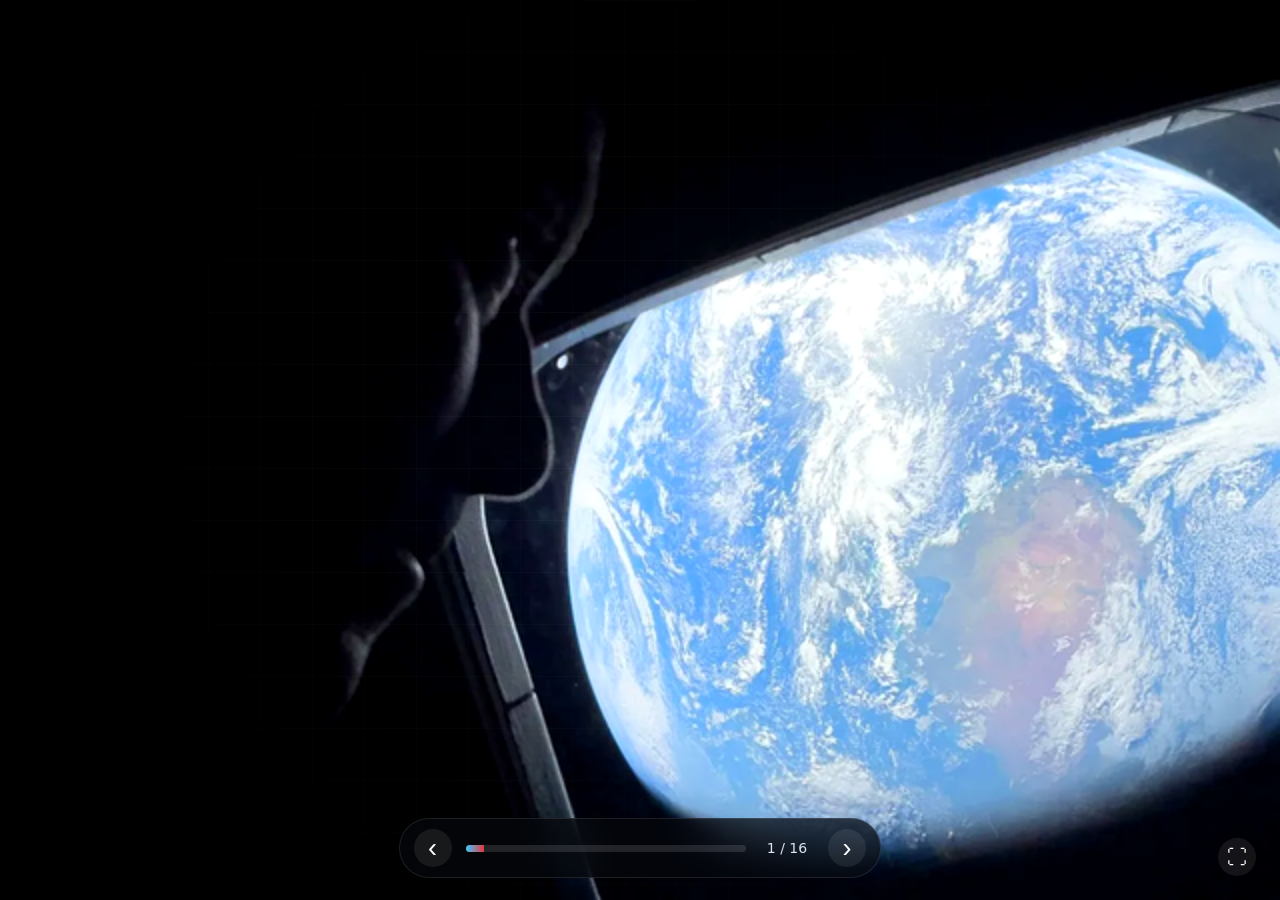
==== commit 070e08a8: "Update index.html" ====
--- a/index.html
+++ b/index.html
@@ -2,202 +2,382 @@
 <html lang="en">
 <head>
   <meta charset="utf-8" />
-  <meta name="viewport" content="width=device-width, initial-scale=1" />
-  <title>Asteria - Nuclear Thermal Propulsion</title>
+  <meta name="viewport" content="width=device-width, initial-scale=1, viewport-fit=cover" />
+  <meta name="theme-color" content="#070908" />
+  <meta name="description" content="Asteria — Nuclear Thermal Propulsion" />
+  <title>Asteria — Nuclear Thermal Propulsion</title>
+
   <link rel="preconnect" href="https://fonts.googleapis.com">
   <link rel="preconnect" href="https://fonts.gstatic.com" crossorigin>
-  <link href="https://fonts.googleapis.com/css2?family=Inter:wght@400;500;700;800;900&family=Space+Grotesk:wght@500;700&display=swap" rel="stylesheet">
+  <link href="https://fonts.googleapis.com/css2?family=Manrope:wght@400;500;600;700;800&display=swap" rel="stylesheet">
   <link rel="stylesheet" href="styles.css" />
 </head>
 <body>
   <main id="deck" aria-live="polite">
-    <section class="slide hero" data-title="Asteria">
-      <img class="bg" src="assets/p02_00.png" alt="Nuclear thermal propulsion spacecraft above Earth" />
-      <div class="shade"></div>
-      <div class="content top-left">
-        <p class="kicker">Asteria</p>
-        <h1>Nuclear Thermal<br>Propulsion</h1>
-        <p class="sub">A faster, more propellant-efficient path for deep-space transport.</p>
-      </div>
-    </section>
-
+
+    <!-- 01 — visual cold open -->
+    <section class="slide opening" data-title="Asteria" aria-label="Asteria opening image">
+      <img class="bg bg-contain" src="assets/p01_00.png" alt="Earth seen from a spacecraft window" />
+      <div class="opening-vignette"></div>
+      <div class="micro-brand" aria-hidden="true">ASTERIA / NTP</div>
+    </section>
+
+    <!-- 02 — title -->
+    <section class="slide hero" data-title="Nuclear Thermal Propulsion">
+      <div class="content hero-layout">
+        <div class="hero-copy">
+          <p class="eyebrow">Asteria</p>
+          <h1>Nuclear Thermal<br>Propulsion</h1>
+          <div class="hairline"></div>
+          <p class="sub">A faster, more propellant-efficient path for deep-space transport.</p>
+        </div>
+        <div class="hero-art art-well">
+          <img src="assets/p02_00.png" alt="Nuclear thermal propulsion spacecraft above Earth" />
+        </div>
+      </div>
+    </section>
+
+    <!-- 03 — comparison -->
     <section class="slide comparison" data-title="2x Conventional = NTP">
       <div class="content">
-        <h2><span>2x Conventional</span><br>Propulsion</h2>
-        <div class="equation-grid">
-          <div class="rocket-pair">
+        <div class="section-head">
+          <p class="eyebrow">The proposition</p>
+          <h2><span>2x conventional</span> propulsion <i>=</i> NTP</h2>
+        </div>
+
+        <div class="comparison-grid">
+          <div class="rocket-pair visual-group">
             <img src="assets/p03_01.png" alt="Conventional rocket launching" />
             <img src="assets/p03_01.png" alt="Conventional rocket launching" />
+            <p>Conventional</p>
           </div>
-          <div class="equals">=</div>
-          <div class="ntp-card">
+
+          <div class="quiet-equals" aria-hidden="true">=</div>
+
+          <div class="ntp-card visual-group">
+            <img src="assets/p03_00.png" alt="Nuclear thermal propulsion spacecraft" />
             <p>NTP</p>
-            <img src="assets/p03_00.png" alt="Nuclear thermal propulsion spacecraft" />
           </div>
         </div>
       </div>
     </section>
 
+    <!-- 04 — fuel problem -->
     <section class="slide split" data-title="Rocket fuel problem">
       <div class="content">
-        <div class="split-labels"><span>Car</span><span>Rocket</span></div>
+        <div class="section-head centered">
+          <p class="eyebrow">The mass problem</p>
+          <h2>Need fuel <span>to carry the fuel.</span></h2>
+        </div>
+
         <div class="split-visuals">
-          <img src="assets/p04_00.png" alt="Car carrying fuel" />
-          <img src="assets/p04_01.png" alt="Rocket launch" />
-        </div>
-        <h2 class="center-message">Need fuel<br><span>to carry the fuel</span></h2>
-      </div>
-    </section>
-
-    <section class="slide process" data-title="Propellant tank to rocket">
-      <div class="content">
-        <div class="two-col-title"><h2>Propellant Tank</h2><h2>Chemical Rocket</h2></div>
+          <figure>
+            <figcaption>Car</figcaption>
+            <div class="image-zone"><img src="assets/p04_00.png" alt="Car carrying fuel" /></div>
+          </figure>
+          <div class="split-rule" aria-hidden="true"></div>
+          <figure>
+            <figcaption>Rocket</figcaption>
+            <div class="image-zone"><img src="assets/p04_01.png" alt="Rocket launch" /></div>
+          </figure>
+        </div>
+      </div>
+    </section>
+
+    <!-- 05 — propellant tank -->
+    <section class="slide process" data-title="Propellant tank to chemical rocket">
+      <div class="content">
+        <div class="section-head centered compact-head">
+          <p class="eyebrow">Chemical propulsion</p>
+          <h2>More propellant becomes more vehicle.</h2>
+        </div>
+
         <div class="flow-row">
-          <figure><img src="assets/p05_01.png" alt="Large propellant tank" /></figure>
-          <div class="arrow">→</div>
-          <figure><img src="assets/p05_00.png" alt="Chemical rocket on launch pad" /></figure>
-        </div>
-      </div>
-    </section>
-
+          <figure>
+            <p class="visual-label">Propellant tank</p>
+            <div class="image-zone tall"><img src="assets/p05_01.png" alt="Large propellant tank" /></div>
+          </figure>
+
+          <div class="flow-arrow" aria-hidden="true"><span></span></div>
+
+          <figure>
+            <p class="visual-label">Chemical rocket</p>
+            <div class="image-zone tall"><img src="assets/p05_00.png" alt="Chemical rocket on launch pad" /></div>
+          </figure>
+        </div>
+      </div>
+    </section>
+
+    <!-- 06 — question -->
     <section class="slide question" data-title="Key question">
-      <div class="orb"></div>
+      <div class="planet-orb" aria-hidden="true"></div>
       <div class="content quote-block">
-        <p class="kicker">Mission question</p>
+        <p class="eyebrow">Mission question</p>
         <h2>“Can chemical rockets reach Mars?”</h2>
+        <div class="quote-divider"></div>
         <h3>“Can we make deep-space transport less dominated by propellant?”</h3>
       </div>
     </section>
 
+    <!-- 07 — heat sources -->
     <section class="slide heat-sources" data-title="Different heat sources">
       <div class="content">
-        <h2>Same nozzle. <span>Different heat sources.</span></h2>
-        <div class="heat-grid">
-          <div class="heat-row"><h3>Chemical</h3><div class="flame">🔥</div><div class="mini-arrow">→</div><p>hot gas</p></div>
-          <div class="heat-row"><h3>Nuclear thermal</h3><img src="assets/p08_01.png" alt="Nuclear reactor diagram" /><div class="mini-arrow">→</div><p>hot hydrogen</p></div>
-          <img class="nozzle" src="assets/p08_00.png" alt="Rocket nozzle" />
-        </div>
+        <div class="section-head">
+          <p class="eyebrow">Same nozzle</p>
+          <h2>Different heat sources.</h2>
+        </div>
+
+        <div class="heat-layout">
+          <div class="heat-stack">
+            <article class="heat-row chemical-row">
+              <div class="heat-name"><span class="dot cyan"></span><h3>Chemical</h3></div>
+              <img class="heat-icon" src="assets/p08_02.png" alt="Combustion flame" />
+              <div class="thin-arrow" aria-hidden="true"></div>
+              <p>hot gas</p>
+            </article>
+
+            <article class="heat-row nuclear-row">
+              <div class="heat-name"><span class="dot mint"></span><h3>Nuclear thermal</h3></div>
+              <img class="heat-icon reactor" src="assets/p08_01.png" alt="Nuclear reactor diagram" />
+              <div class="thin-arrow" aria-hidden="true"></div>
+              <p>hot hydrogen</p>
+            </article>
+          </div>
+
+          <div class="nozzle-zone">
+            <img class="nozzle" src="assets/p08_00.png" alt="Rocket nozzle" />
+            <p>nozzle</p>
+          </div>
+        </div>
+
         <p class="source">Source: U.S. Department of Energy</p>
       </div>
     </section>
 
+    <!-- 08 — efficiency -->
     <section class="slide efficiency" data-title="2x propellant efficiency">
       <div class="content">
-        <h2>2x Propellant<br>Efficiency</h2>
+        <div class="section-head centered">
+          <p class="eyebrow">Specific impulse</p>
+          <h2><span>2×</span> propellant efficiency</h2>
+        </div>
+
         <div class="eff-row">
-          <div class="eff-item"><img src="assets/p09_00.png" alt="Chemical rocket" /><p>450 seconds of<br>specific impulse</p></div>
-          <div class="pulse-line"></div>
-          <div class="eff-item"><img src="assets/p09_01.png" alt="Nuclear thermal spacecraft" /><p>900 seconds of<br>specific impulse</p></div>
-        </div>
+          <article class="eff-item">
+            <div class="metric">450 <small>s</small></div>
+            <div class="image-zone"><img src="assets/p09_00.png" alt="Chemical rocket" /></div>
+            <p>Chemical</p>
+          </article>
+
+          <div class="eff-bridge" aria-hidden="true"><span>→</span></div>
+
+          <article class="eff-item highlight">
+            <div class="metric">900 <small>s</small></div>
+            <div class="image-zone"><img src="assets/p09_01.png" alt="Nuclear thermal spacecraft" /></div>
+            <p>Nuclear thermal</p>
+          </article>
+        </div>
+
         <p class="source">Source: U.S. Department of Energy</p>
       </div>
     </section>
 
+    <!-- 09 — thrust / efficiency chart -->
     <section class="slide chart" data-title="High thrust and efficiency">
       <div class="content">
-        <h2>High thrust + high efficiency</h2>
-        <div class="axis-box">
+        <div class="section-head centered compact-head">
+          <p class="eyebrow">Performance space</p>
+          <h2>High thrust + high efficiency</h2>
+        </div>
+
+        <div class="axis-box" role="img" aria-label="Chart comparing chemical, electric, and nuclear thermal propulsion by thrust and propellant efficiency">
+          <div class="axis-y"></div>
+          <div class="axis-x"></div>
           <div class="y-label">Thrust</div>
           <div class="x-label">Propellant efficiency</div>
-          <div class="axis-y"></div><div class="axis-x"></div>
-          <div class="point chemical">Chemical</div>
-          <div class="point ntp">NTP</div>
-          <div class="point electric">Electric</div>
-        </div>
+
+          <div class="plot-point chemical"><span></span><p>Chemical</p></div>
+          <div class="plot-point ntp"><span></span><p>NTP</p></div>
+          <div class="plot-point electric"><span></span><p>Electric</p></div>
+        </div>
+
         <p class="source">Source: NASA</p>
       </div>
     </section>
 
+    <!-- 10 — options -->
     <section class="slide options" data-title="Better engine, more options">
       <div class="content">
-        <h2>Better engine. More options.</h2>
+        <div class="section-head centered compact-head">
+          <p class="eyebrow">Mission flexibility</p>
+          <h2>Better engine. More options.</h2>
+        </div>
+
         <img class="center-engine" src="assets/p12_02.png" alt="Asteria spacecraft" />
+
         <div class="option-row">
-          <div><img src="assets/p12_03.png" alt="Payload crate" /><p>Payload</p></div>
-          <div><img src="assets/p12_00.png" alt="Clock" /><p>Time</p></div>
-          <div><img src="assets/p12_01.png" alt="Margin icon" /><p>Margin</p></div>
-        </div>
-      </div>
-    </section>
-
+          <article>
+            <div class="option-icon"><img src="assets/p12_03.png" alt="Payload crate" /></div>
+            <p>Payload</p>
+          </article>
+          <article>
+            <div class="option-icon"><img src="assets/p12_00.png" alt="Clock" /></div>
+            <p>Time</p>
+          </article>
+          <article>
+            <div class="option-icon"><img src="assets/p12_01.png" alt="Margin icon" /></div>
+            <p>Margin</p>
+          </article>
+        </div>
+      </div>
+    </section>
+
+    <!-- 11 — mission architecture -->
     <section class="slide mission" data-title="Launch Transfer Destination">
       <div class="content">
-        <h2>Launch → Transfer → Destination</h2>
+        <div class="section-head centered compact-head">
+          <p class="eyebrow">Mission architecture</p>
+          <h2>Launch <span>→</span> Transfer <span>→</span> Destination</h2>
+        </div>
+
         <img class="planet earth" src="assets/p13_00.png" alt="Earth" />
         <img class="planet moon" src="assets/p13_01.png" alt="Moon" />
+        <div class="transfer-track" aria-hidden="true"></div>
+        <img class="transfer-flame" src="assets/p13_02.png" alt="" />
         <img class="ship" src="assets/p13_03.png" alt="Asteria spacecraft in transfer" />
         <p class="ship-label">Asteria</p>
       </div>
     </section>
 
+    <!-- 12 — timeline -->
     <section class="slide timeline" data-title="From old tests to new hardware">
       <div class="content">
-        <h2>From old tests to new hardware</h2>
+        <div class="section-head centered compact-head">
+          <p class="eyebrow">Development path</p>
+          <h2>From old tests to new hardware</h2>
+        </div>
+
+        <div class="timeline-line" aria-hidden="true"></div>
         <div class="timeline-grid">
-          <article><p class="year">1960s-70s</p><img src="assets/p14_00.png" alt="Rover/NERVA testing" /><h3>Rover/NERVA testing</h3></article>
-          <article><p class="year">2025</p><img src="assets/p14_02.png" alt="Modern reactor work" /><h3>modern industry/<br>reactor work continues</h3></article>
-          <article><p class="year">2026</p><img src="assets/p14_01.png" alt="Cold-flow hardware test" /><h3>flight-like cold-flow<br>hardware tested</h3></article>
-        </div>
+          <article>
+            <p class="year">1960s–70s</p>
+            <div class="image-zone"><img src="assets/p14_00.png" alt="Rover/NERVA testing" /></div>
+            <h3>Rover/NERVA testing</h3>
+          </article>
+
+          <article>
+            <p class="year">2025</p>
+            <div class="image-zone"><img src="assets/p14_02.png" alt="Modern reactor work" /></div>
+            <h3>modern industry/<br>reactor work continues</h3>
+          </article>
+
+          <article>
+            <p class="year">2026</p>
+            <div class="image-zone"><img src="assets/p14_01.png" alt="Cold-flow hardware test" /></div>
+            <h3>flight-like cold-flow<br>hardware tested</h3>
+          </article>
+        </div>
+
         <p class="source">Source: NASA</p>
       </div>
     </section>
 
+    <!-- 13 — hard problems -->
     <section class="slide problems" data-title="Three hard problems">
       <div class="content">
-        <h2>Three hard problems</h2>
+        <div class="section-head centered compact-head">
+          <p class="eyebrow">What still has to work</p>
+          <h2>Three hard problems</h2>
+        </div>
+
         <div class="problem-row">
-          <div><img src="assets/p16_02.png" alt="Hot rocket engine hardware" /><p>Heat</p></div>
-          <div><img src="assets/p16_01.png" alt="Hydrogen storage tanks" /><p>Hydrogen</p></div>
-          <div><img src="assets/p16_00.png" alt="Qualification documents" /><p>Qualification</p></div>
-        </div>
+          <article>
+            <div class="problem-number">01</div>
+            <div class="image-zone"><img src="assets/p16_02.png" alt="Hot rocket engine hardware" /></div>
+            <p>Heat</p>
+          </article>
+          <article>
+            <div class="problem-number">02</div>
+            <div class="image-zone"><img src="assets/p16_01.png" alt="Hydrogen storage tanks" /></div>
+            <p>Hydrogen</p>
+          </article>
+          <article>
+            <div class="problem-number">03</div>
+            <div class="image-zone"><img src="assets/p16_00.png" alt="Qualification documents" /></div>
+            <p>Qualification</p>
+          </article>
+        </div>
+
         <p class="source">Source: NASA</p>
       </div>
     </section>
 
+    <!-- 14 — activation -->
     <section class="slide activation" data-title="Launch chemical activate in space">
       <div class="content">
-        <h2>“Launch chemical. Activate in space.”</h2>
+        <div class="section-head centered compact-head">
+          <p class="eyebrow">Operational concept</p>
+          <h2>“Launch chemical. Activate in space.”</h2>
+        </div>
+
         <div class="activation-row">
-          <figure><img src="assets/p17_00.png" alt="Rocket launching from Earth" /><figcaption>Reactor off</figcaption></figure>
-          <figure><img src="assets/p17_01.png" alt="Nuclear thermal spacecraft operating in space" /><figcaption>Reactor on</figcaption></figure>
-        </div>
+          <figure>
+            <div class="image-zone"><img src="assets/p17_00.png" alt="Rocket launching from Earth" /></div>
+            <figcaption><span class="status-dot off"></span>Reactor off</figcaption>
+          </figure>
+
+          <div class="activation-arrow" aria-hidden="true">→</div>
+
+          <figure>
+            <div class="image-zone"><img src="assets/p17_01.png" alt="Nuclear thermal spacecraft operating in space" /></div>
+            <figcaption><span class="status-dot on"></span>Reactor on</figcaption>
+          </figure>
+        </div>
+
         <p class="source">Source: NASA</p>
       </div>
     </section>
 
+    <!-- 15 — close -->
     <section class="slide closing" data-title="Make deep space repeatable">
       <img class="bg" src="assets/p18_00.png" alt="View of Earth, Mars, and the Moon from a spacecraft window" />
-      <div class="shade right"></div>
+      <div class="closing-shade"></div>
+      <img class="closing-ship" src="assets/p18_01.png" alt="Asteria spacecraft" />
       <div class="content end-message">
-        <h2>Make deep space repeatable</h2>
-        <p>with <span>Asteria</span></p>
-      </div>
-    </section>
-
+        <p class="eyebrow">Asteria</p>
+        <h2>Make deep space<br>repeatable.</h2>
+      </div>
+    </section>
+
+    <!-- 16 — references -->
     <section class="slide references" data-title="References">
-      <div class="content">
-        <p class="kicker">References</p>
-        <h2>Source material</h2>
+      <div class="content references-layout">
+        <div class="references-head">
+          <p class="eyebrow">References</p>
+          <h2>Source material</h2>
+        </div>
         <ol>
           <li>NASA. (2026). <em>Space Nuclear Propulsion.</em></li>
           <li>U.S. Department of Energy. (2025). <em>6 Things You Should Know About Nuclear Thermal Propulsion.</em></li>
           <li>NASA. (2026). <em>NASA Testing Advances Space Nuclear Propulsion Capabilities.</em></li>
-          <li>NASA. (2023). <em>Space Nuclear Propulsion - NASA Advisory Council Briefing.</em></li>
+          <li>NASA. (2023). <em>Space Nuclear Propulsion — NASA Advisory Council Briefing.</em></li>
           <li>National Academies of Sciences, Engineering, and Medicine. (2021). <em>Space Nuclear Propulsion for Human Mars Exploration.</em></li>
-          <li>U.S. Government Accountability Office. (2025). <em>NASA: Assessments of Major Projects - DRACO.</em></li>
+          <li>U.S. Government Accountability Office. (2025). <em>NASA: Assessments of Major Projects — DRACO.</em></li>
           <li>NASA Office of Safety and Mission Assurance. (2026). <em>Nuclear Flight Safety.</em></li>
         </ol>
       </div>
     </section>
   </main>
 
-  <div class="hud">
-    <button id="prev" aria-label="Previous slide">‹</button>
-    <div class="progress"><span id="bar"></span></div>
-    <span id="counter">1 / 15</span>
-    <button id="next" aria-label="Next slide">›</button>
-  </div>
-  <button id="fullscreen" class="fullscreen" aria-label="Toggle fullscreen">⛶</button>
+  <nav class="hud" id="hud" aria-label="Presentation controls">
+    <button id="prev" class="nav-button" aria-label="Previous slide">‹</button>
+    <div class="progress" aria-hidden="true"><span id="bar"></span></div>
+    <span id="counter">1 / 16</span>
+    <button id="next" class="nav-button" aria-label="Next slide">›</button>
+  </nav>
+
+  <button id="fullscreen" class="fullscreen" aria-label="Toggle fullscreen" title="Fullscreen (F)">⛶</button>
+
   <script src="script.js"></script>
 </body>
 </html>
